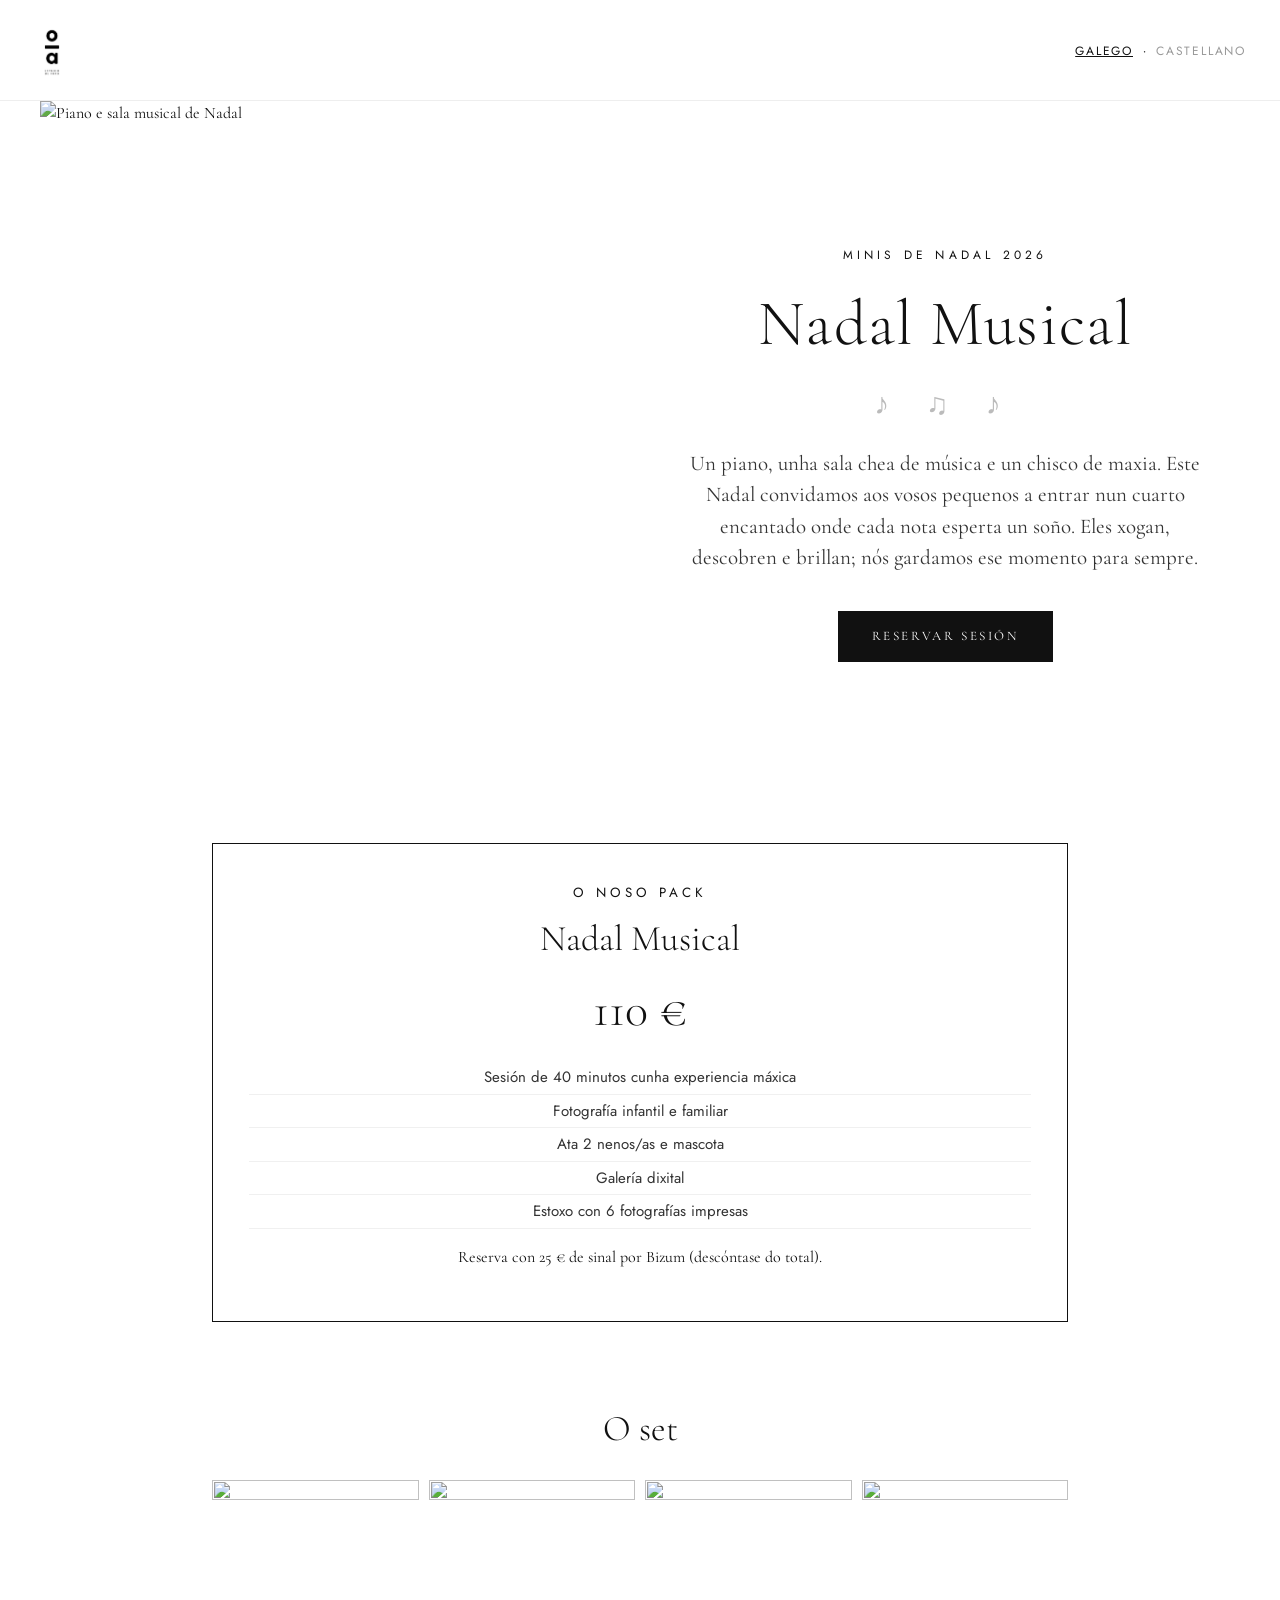
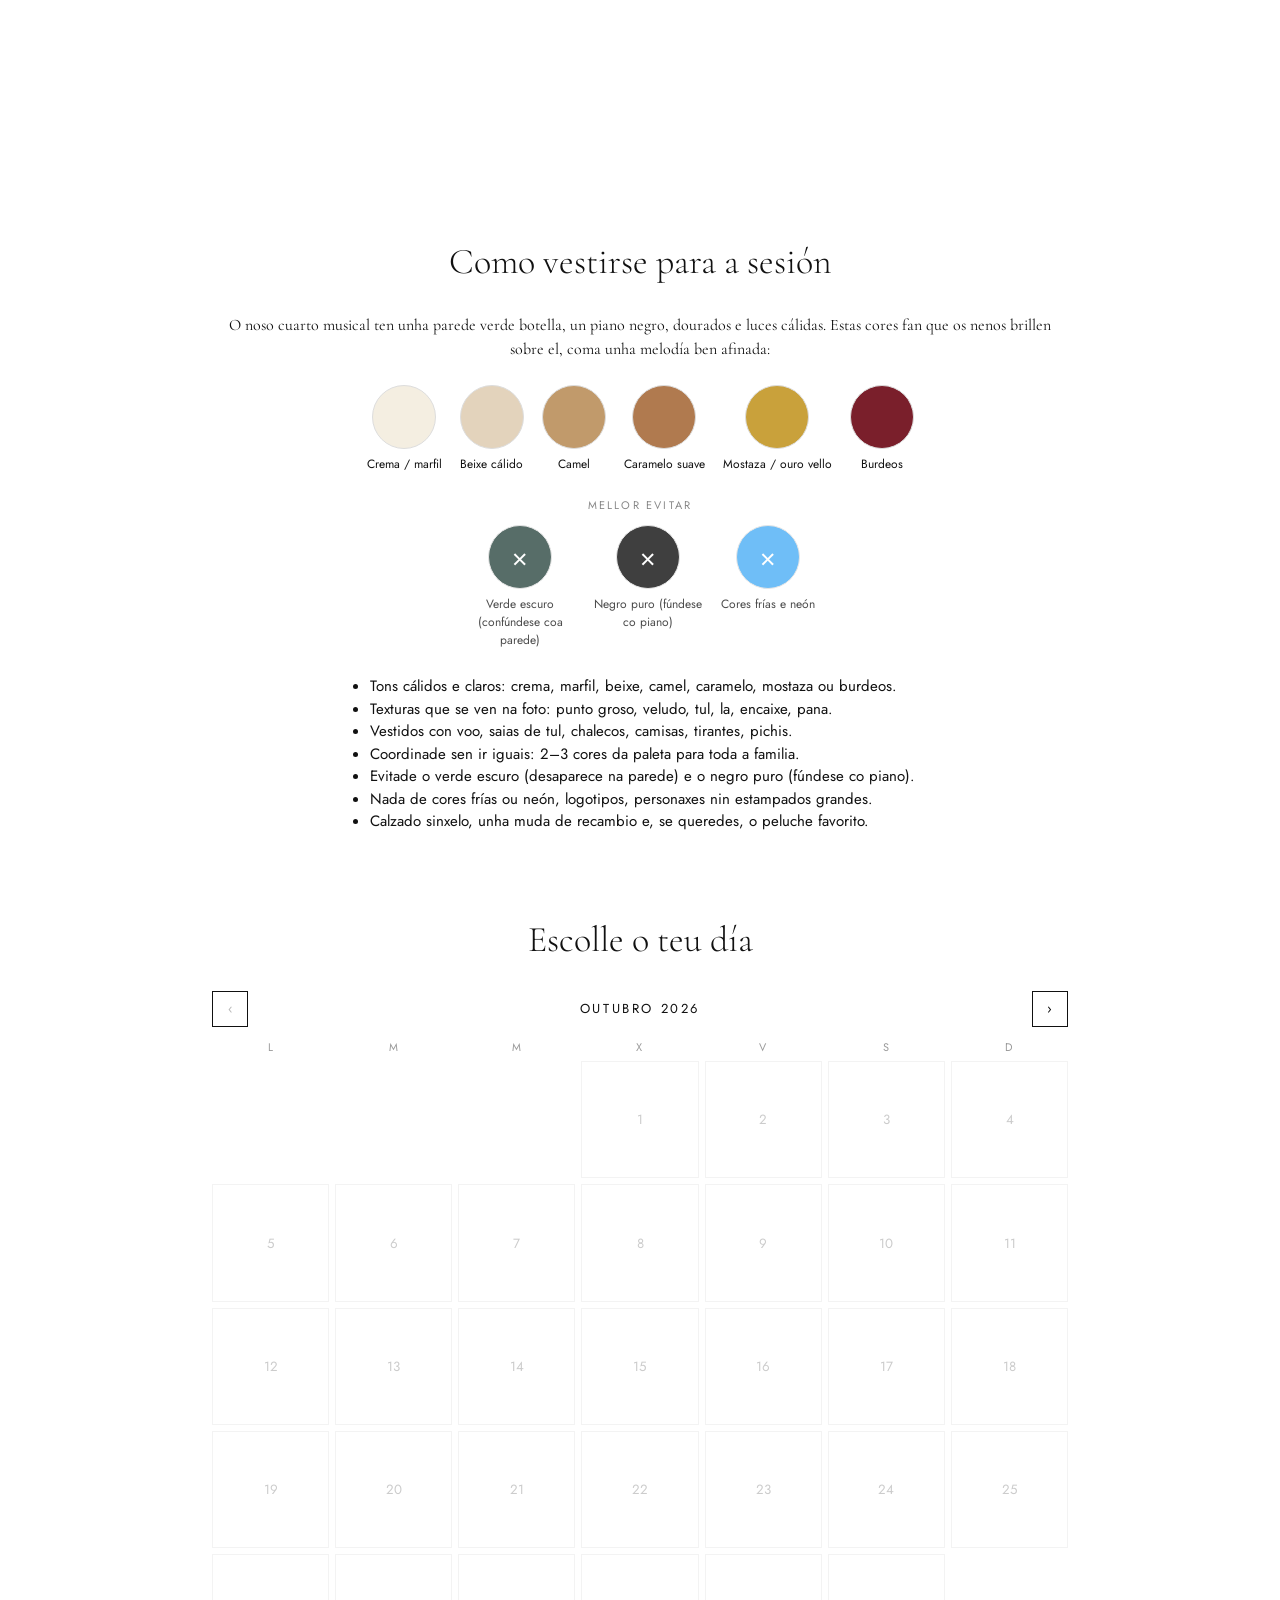
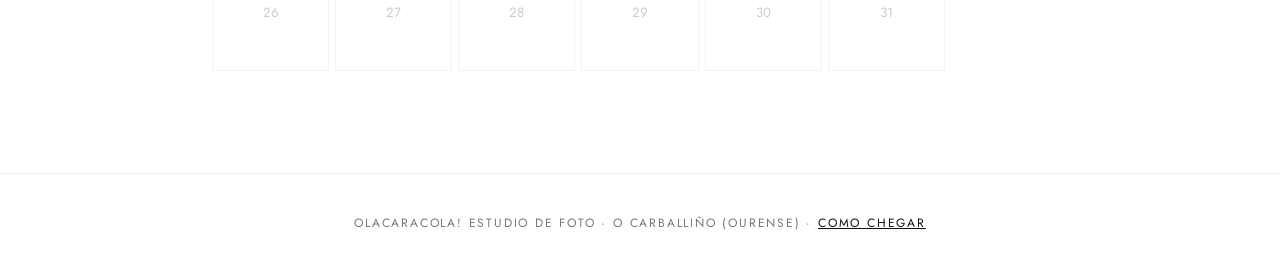
==== index.html @ 775e9805 "Add files via upload" ====
<!doctype html><html lang="gl"><head><meta charset="utf-8"><meta name="viewport" content="width=device-width,initial-scale=1">
<title>Nadal Musical · Olacaracola! Estudio de Foto</title>
<link href="https://fonts.googleapis.com/css2?family=Cormorant+Garamond:wght@300;400&family=Jost:wght@300;400&display=swap" rel="stylesheet">
<link rel="stylesheet" href="style.css"><script src="config.js"></script><script src="common.js"></script></head><body>
<header><img src="logo.jpg" alt="Olacaracola! Estudio de Foto"><div class="lang"><button data-l="gl" class="on">GALEGO</button> · <button data-l="es">CASTELLANO</button></div></header>
<div class="herowrap"><img class="heroimg" src="img/set2.jpg" alt="Piano e sala musical de Nadal"><div class="hero"><small data-t="kicker"></small><h1>Nadal Musical</h1><div class="notes">♪ ♫ ♪</div><p data-t="intro"></p><a href="#reservar" class="btn" data-t="cta" style="display:inline-block;text-decoration:none;margin-top:16px"></a></div></div>
<section><div class="pack"><small class="sans" style="letter-spacing:.3em" data-t="packk"></small><h2 style="margin:8px 0">Nadal Musical</h2><div class="price">110 €</div>
<ul id="packlist"></ul><p data-t="depositInfo"></p></div></section>
<section id="galeria"><h2 data-t="galT"></h2><div class="gal"><img src="img/set1.jpg" loading="lazy" alt=""><img src="img/set3.jpg" loading="lazy" alt=""><img src="img/set2.jpg" loading="lazy" alt=""><img src="img/set4.jpg" loading="lazy" alt=""></div></section>
<section id="vestir"><h2 data-t="wearT"></h2><p class="center" data-t="wearIntro"></p><div id="pal" style="display:flex;flex-wrap:wrap;gap:18px;justify-content:center;margin:24px 0"></div><p class="center sans" style="font-size:11px;letter-spacing:.2em;text-transform:uppercase;color:#888" data-t="avoidT"></p><div id="avoid" style="display:flex;flex-wrap:wrap;gap:18px;justify-content:center;margin:12px 0 26px"></div><ul class="sans" id="wearlist" style="max-width:620px;margin:auto;font-size:15px"></ul></section>
<section id="reservar"><h2 data-t="choose"></h2>
<div class="monthnav"><button id="prev">‹</button><span id="mlabel"></span><button id="next">›</button></div><div class="cal" id="cal"></div>
<div class="slots" id="slots"></div></section>
<section id="formsec" class="hidden"><h2 data-t="yourdata"></h2><p class="center sans" id="chosen"></p>
<form id="f">
<div><label data-t="name"></label><input name="name" required></div><div><label data-t="phone"></label><input name="phone" type="tel" required></div>
<div class="full"><label>Email *</label><input name="email" type="email" required></div>
<div><label data-t="kids"></label><select name="children"><option>1</option><option>2</option></select></div><div><label data-t="ages"></label><input name="ages"></div>
<div><label data-t="adults"></label><select name="adults"><option>0</option><option>1</option><option selected>2</option><option>3</option><option>4</option></select></div><div><label data-t="pets"></label><input name="pets"></div>
<div class="full"><label data-t="special"></label><textarea name="special"></textarea></div>
<div class="full"><label data-t="song"></label><input name="song"></div>
<div class="full"><label data-t="notes"></label><textarea name="notes"></textarea></div>
<div class="full center"><p class="err" id="err"></p><button class="btn" data-t="send"></button></div></form></section>
<section id="done" class="hidden"><div class="box"><h2 data-t="thanks"></h2><p data-t="pendingMsg"></p><div class="bizum">BIZUM · 697 765 271 · 25 €</div><p data-t="concept"></p><p class="sans" id="summary"></p></div></section>
<footer>OLACARACOLA! ESTUDIO DE FOTO · O CARBALLIÑO (OURENSE) · <a href="https://share.google/fzx7JsjJySbOzgDYY" target="_blank" data-t="map"></a></footer>
<script>
const T={gl:{kicker:"Minis de Nadal 2026",intro:"Un piano, unha sala chea de música e un chisco de maxia. Este Nadal convidamos aos vosos pequenos a entrar nun cuarto encantado onde cada nota esperta un soño. Eles xogan, descobren e brillan; nós gardamos ese momento para sempre.",cta:"Reservar sesión",packk:"O NOSO PACK",
list:["Sesión de 40 minutos cunha experiencia máxica","Fotografía infantil e familiar","Ata 2 nenos/as e mascota","Galería dixital","Estoxo con 6 fotografías impresas"],depositInfo:"Reserva con 25 € de sinal por Bizum (descóntase do total).",choose:"Escolle o teu día",yourdata:"Os vosos datos",name:"Nome *",phone:"Teléfono *",kids:"Número de nenos/as",ages:"Idades",adults:"Adultos na foto",pets:"Mascotas (cales?)",special:"Cóntanos algo especial dos nenos este ano",song:"Unha canción favorita",notes:"Notas",send:"Reservar",thanks:"Grazas! A vosa reserva está pendente",pendingMsg:"Para confirmala, envía o sinal de 25 € por Bizum. Confirmarémola en canto o recibamos e enviarémosvos un email.",concept:"Concepto: o teu nome + data da sesión",map:"COMO CHEGAR",full:"completo",free:"libres",none:"Non quedan horas libres este día.",days:["L","M","M","X","V","S","D"],months:["Xaneiro","Febreiro","Marzo","Abril","Maio","Xuño","Xullo","Agosto","Setembro","Outubro","Novembro","Decembro"],taken:"Esa hora acaba de ser reservada. Escolle outra.",wearT:"Como vestirse para a sesión",wearIntro:"O noso cuarto musical ten unha parede verde botella, un piano negro, dourados e luces cálidas. Estas cores fan que os nenos brillen sobre el, coma unha melodía ben afinada:",avoidT:"Mellor evitar",galT:"O set",wear:["Tons cálidos e claros: crema, marfil, beixe, camel, caramelo, mostaza ou burdeos.","Texturas que se ven na foto: punto groso, veludo, tul, la, encaixe, pana.","Vestidos con voo, saias de tul, chalecos, camisas, tirantes, pichis.","Coordinade sen ir iguais: 2–3 cores da paleta para toda a familia.","Evitade o verde escuro (desaparece na parede) e o negro puro (fúndese co piano).","Nada de cores frías ou neón, logotipos, personaxes nin estampados grandes.","Calzado sinxelo, unha muda de recambio e, se queredes, o peluche favorito."]},
es:{kicker:"Minis de Navidad 2026",intro:"Un piano, una sala llena de música y una pizca de magia. Esta Navidad invitamos a vuestros peques a entrar en una habitación encantada donde cada nota despierta un sueño. Ellos juegan, descubren y brillan; nosotros guardamos ese momento para siempre.",cta:"Reservar sesión",packk:"NUESTRO PACK",
list:["Sesión de 40 minutos con experiencia mágica","Fotografía infantil y familiar","Hasta 2 niños/as y mascota","Galería digital","Estuche con 6 fotografías impresas"],depositInfo:"Reserva con 25 € de señal por Bizum (se descuenta del total).",choose:"Elige tu día",yourdata:"Vuestros datos",name:"Nombre *",phone:"Teléfono *",kids:"Número de niños/as",ages:"Edades",adults:"Adultos en la foto",pets:"Mascotas (¿cuáles?)",special:"Cuéntanos algo especial de los niños este año",song:"Una canción favorita",notes:"Notas",send:"Reservar",thanks:"¡Gracias! Vuestra reserva está pendiente",pendingMsg:"Para confirmarla, envía la señal de 25 € por Bizum. La confirmaremos en cuanto la recibamos y os enviaremos un email.",concept:"Concepto: tu nombre + fecha de la sesión",map:"CÓMO LLEGAR",full:"completo",free:"libres",none:"No quedan horas libres este día.",days:["L","M","X","J","V","S","D"],months:["Enero","Febrero","Marzo","Abril","Mayo","Junio","Julio","Agosto","Septiembre","Octubre","Noviembre","Diciembre"],taken:"Esa hora acaba de reservarse. Elige otra.",wearT:"Cómo vestirse para la sesión",wearIntro:"Nuestra sala musical tiene una pared verde botella, un piano negro, dorados y luces cálidas. Estos colores hacen que los peques brillen sobre ella, como una melodía bien afinada:",avoidT:"Mejor evitar",galT:"El set",wear:["Tonos cálidos y claros: crema, marfil, beige, camel, caramelo, mostaza o burdeos.","Texturas que se notan en la foto: punto grueso, terciopelo, tul, lana, encaje, pana.","Vestidos con vuelo, faldas de tul, chalecos, camisas, tirantes, peto.","Coordinad sin ir iguales: 2–3 colores de la paleta para toda la familia.","Evitad el verde oscuro (desaparece en la pared) y el negro puro (se funde con el piano).","Nada de colores fríos o neón, logotipos, personajes ni estampados grandes.","Calzado sencillo, una muda de recambio y, si queréis, el peluche favorito."]}};
let L=localStorage.lang||'gl',DATA={},view=new Date(2026,9,1),selDay=null,selTime=null;
const $=s=>document.querySelector(s);
function tr(){document.documentElement.lang=L;document.querySelectorAll('[data-t]').forEach(e=>e.textContent=T[L][e.dataset.t]);$('#wearlist').innerHTML=T[L].wear.map(x=>`<li>${x}</li>`).join('');const sw=(c,x)=>`<div class="sans" style="text-align:center;font-size:12px;max-width:110px;${x?'opacity:.75':''}"><div style="width:64px;height:64px;border-radius:50%;background:${c.hex};border:1px solid #ddd;margin:auto 0 6px;margin-left:auto;margin-right:auto;position:relative">${x?'<span style="position:absolute;inset:0;display:flex;align-items:center;justify-content:center;color:#fff;font-size:26px">×</span>':''}</div>${c[L]}</div>`;$('#pal').innerHTML=(window.PALETTE||[]).map(c=>sw(c)).join('');$('#avoid').innerHTML=(window.AVOID||[]).map(c=>sw(c,1)).join('');$('#packlist').innerHTML=T[L].list.map(x=>`<li>${x}</li>`).join('');document.querySelectorAll('.lang button').forEach(b=>b.classList.toggle('on',b.dataset.l==L));render();if(selTime)chosen();}
document.querySelectorAll('.lang button').forEach(b=>b.onclick=()=>{L=localStorage.lang=b.dataset.l;tr()});
const iso=d=>d.getFullYear()+'-'+String(d.getMonth()+1).padStart(2,'0')+'-'+String(d.getDate()).padStart(2,'0');
function fmt(ds){const d=new Date(ds+'T12:00');return d.toLocaleDateString(L=='gl'?'gl-ES':'es-ES',{weekday:'long',day:'numeric',month:'long'})}
function render(){const y=view.getFullYear(),m=view.getMonth();$('#mlabel').textContent=T[L].months[m]+' '+y;let h=T[L].days.map(d=>`<div class="h">${d}</div>`).join('');
 const off=(new Date(y,m,1).getDay()+6)%7;for(let i=0;i<off;i++)h+='<div></div>';const n=new Date(y,m+1,0).getDate();
 for(let d=1;d<=n;d++){const k=iso(new Date(y,m,d)),s=DATA[k];if(!s){h+=`<button class="day" disabled>${d}</button>`;continue}const f=s.filter(x=>x.available).length;
 h+=`<button class="day ${f?'':'full'} ${k==selDay?'sel':''}" data-d="${k}" ${f?'':'disabled'}>${d}<small>${f?f+' '+T[L].free:T[L].full}</small></button>`}
 $('#cal').innerHTML=h;$('#cal').querySelectorAll('[data-d]').forEach(b=>b.onclick=()=>{selDay=b.dataset.d;selTime=null;render();$('#formsec').classList.add('hidden')});
 $('#prev').disabled=y==2026&&m<=9;$('#next').disabled=y==2027&&m>=0;
 const sl=selDay?DATA[selDay]:null;$('#slots').innerHTML=sl?sl.map(x=>`<button class="slot ${x.time==selTime?'sel':''}" data-t2="${x.time}" ${x.available?'':'disabled'}>${x.time}</button>`).join(''):'';
 $('#slots').querySelectorAll('[data-t2]').forEach(b=>b.onclick=()=>{selTime=b.dataset.t2;render();chosen();$('#formsec').classList.remove('hidden');$('#formsec').scrollIntoView({behavior:'smooth'})});}
function chosen(){$('#chosen').textContent=fmt(selDay)+' · '+selTime+' h · Nadal Musical · 110 €'}
$('#prev').onclick=()=>{view.setMonth(view.getMonth()-1);render()};$('#next').onclick=()=>{view.setMonth(view.getMonth()+1);render()};
$('#f').onsubmit=async e=>{e.preventDefault();const b=Object.fromEntries(new FormData(e.target));Object.assign(b,{action:'book',date:selDay,time:selTime,lang:L});
 const r=await API.post(b);if(!r.ok){$('#err').textContent=r.error=='taken'?T[L].taken:r.error;await load();return}
 $('#formsec').classList.add('hidden');$('#reservar').classList.add('hidden');$('#done').classList.remove('hidden');$('#summary').textContent=fmt(selDay)+' · '+selTime+' h · '+b.name;$('#done').scrollIntoView();};
async function load(){DATA=(await API.get({action:'slots'})).days;render()}
tr();load();
</script></body></html>
---- style.css ----
*{box-sizing:border-box}body{margin:0;font-family:"Cormorant Garamond",Georgia,serif;color:#111;background:#fff;line-height:1.5}
.sans,button,input,select,textarea,label,.slot,.cal{font-family:"Jost",Helvetica,Arial,sans-serif}
header{display:flex;justify-content:space-between;align-items:center;padding:18px 28px;border-bottom:1px solid #eee}
header img{height:64px}.lang button{background:none;border:0;letter-spacing:.15em;font-size:12px;cursor:pointer;color:#999}.lang button.on{color:#111;text-decoration:underline}
.hero{text-align:center;padding:70px 20px 50px;max-width:760px;margin:auto}
.hero small{letter-spacing:.35em;font-size:12px;text-transform:uppercase;font-family:Jost,sans-serif}
.hero h1{font-size:64px;font-weight:300;margin:10px 0;letter-spacing:.02em}.hero p{font-size:21px;color:#333}
.notes{font-size:30px;letter-spacing:.5em;color:#bbb}
section{max-width:900px;margin:0 auto;padding:40px 22px}h2{font-weight:300;font-size:36px;text-align:center;margin:0 0 24px}
.pack{border:1px solid #111;padding:36px;text-align:center}.pack .price{font-size:48px;font-weight:300}.pack ul{list-style:none;padding:0;font-family:Jost,sans-serif;font-size:15px;color:#333}.pack li{padding:5px 0;border-bottom:1px solid #f0f0f0}
.cal{display:grid;grid-template-columns:repeat(7,1fr);gap:6px;font-size:13px}.cal .h{text-align:center;color:#999;font-size:11px;letter-spacing:.1em}
.day{aspect-ratio:1;border:1px solid #ddd;background:#fff;cursor:pointer;display:flex;flex-direction:column;align-items:center;justify-content:center}.day small{font-size:10px;color:#888}
.day.full,.day:disabled{color:#ccc;cursor:default;border-color:#f3f3f3}.day.sel{background:#111;color:#fff}.day.sel small{color:#ccc}
.monthnav{display:flex;justify-content:space-between;align-items:center;margin-bottom:12px;font-family:Jost,sans-serif;text-transform:uppercase;letter-spacing:.2em;font-size:13px}
.monthnav button{background:none;border:1px solid #111;width:36px;height:36px;cursor:pointer}
.slots{display:flex;flex-wrap:wrap;gap:10px;justify-content:center;margin-top:22px}.slot{padding:12px 20px;border:1px solid #111;background:#fff;cursor:pointer;font-size:15px}.slot.sel{background:#111;color:#fff}.slot:disabled{border-color:#ddd;color:#ccc;text-decoration:line-through;cursor:default}
form{display:grid;grid-template-columns:1fr 1fr;gap:16px}form .full{grid-column:1/-1}label{font-size:11px;letter-spacing:.15em;text-transform:uppercase;color:#555;display:block;margin-bottom:4px}
input,select,textarea{width:100%;padding:11px;border:0;border-bottom:1px solid #111;font-size:15px;background:#fafafa}textarea{min-height:70px}
.btn{background:#111;color:#fff;border:0;padding:16px 34px;letter-spacing:.2em;text-transform:uppercase;font-size:13px;cursor:pointer}.btn.ghost{background:#fff;color:#111;border:1px solid #111}
.center{text-align:center}.box{border:1px solid #111;padding:30px;text-align:center;font-size:19px}.bizum{font-family:Jost,sans-serif;font-size:26px;letter-spacing:.1em;margin:10px 0}
footer{text-align:center;padding:40px;font-family:Jost,sans-serif;font-size:12px;letter-spacing:.15em;color:#777;border-top:1px solid #eee;margin-top:40px}footer a{color:#111}
.hidden{display:none}.err{color:#b00;font-family:Jost,sans-serif;font-size:14px}
table{width:100%;border-collapse:collapse;font-family:Jost,sans-serif;font-size:13px}td,th{border-bottom:1px solid #eee;padding:8px;text-align:left;vertical-align:top}
.tag{padding:2px 8px;border:1px solid #111;font-size:11px;text-transform:uppercase}.tag.pending{border-style:dashed}.tag.confirmed{background:#111;color:#fff}.tag.cancelled{color:#aaa;border-color:#aaa}
@media(max-width:640px){.hero h1{font-size:42px}form{grid-template-columns:1fr}}

.herowrap{display:grid;grid-template-columns:1fr 1fr;align-items:center;max-width:1200px;margin:0 auto;gap:20px}
.heroimg{width:100%;height:78vh;object-fit:cover;filter:grayscale(15%)}
.herowrap .hero{padding:40px 30px}
.gal{display:grid;grid-template-columns:repeat(4,1fr);gap:10px}.gal img{width:100%;aspect-ratio:3/4;object-fit:cover;display:block}
@media(max-width:800px){.herowrap{grid-template-columns:1fr}.heroimg{height:55vh}.gal{grid-template-columns:1fr 1fr}}
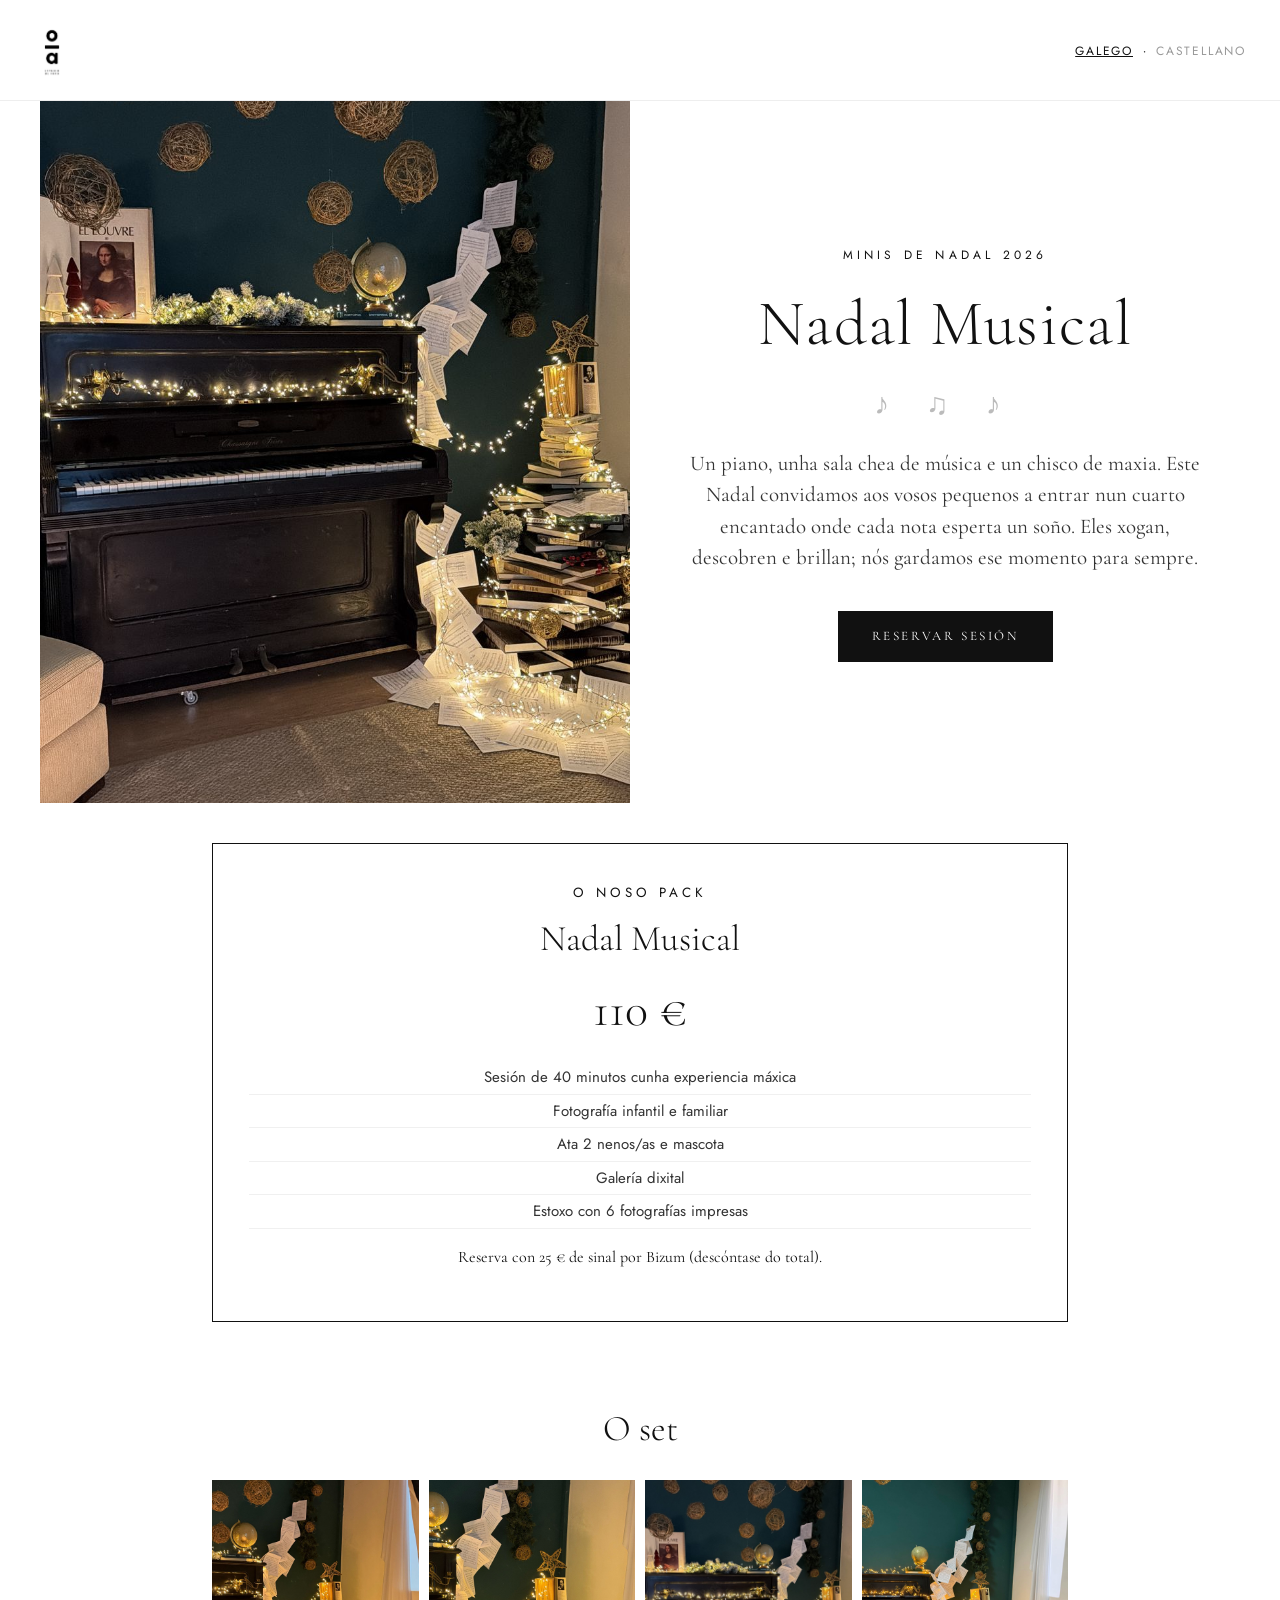
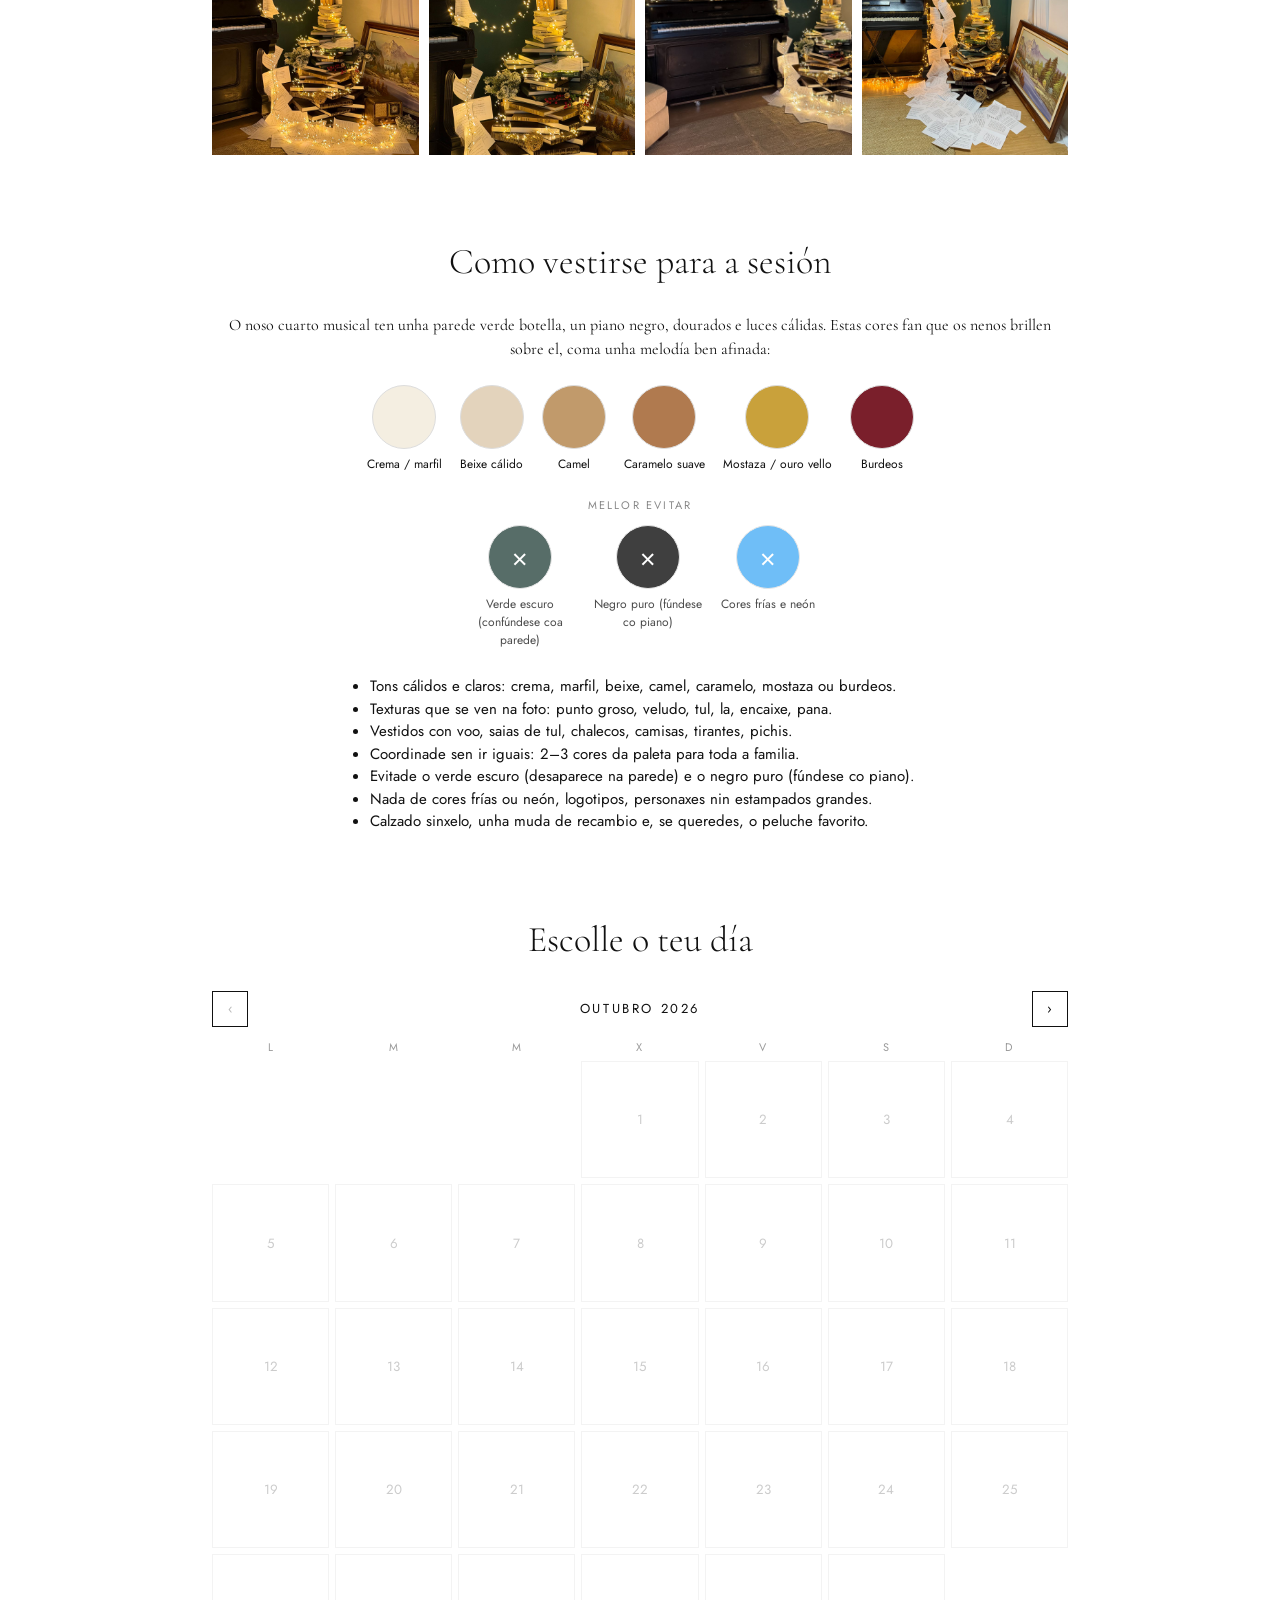
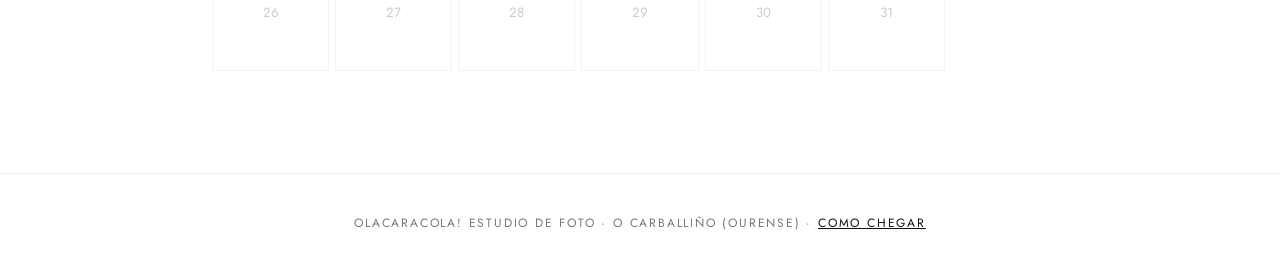
==== commit 5c4efd2c: "WhatsApp, idades obrigatorias e textos novos" ====
--- a/index.html
+++ b/index.html
@@ -14,26 +14,28 @@
 <section id="formsec" class="hidden"><h2 data-t="yourdata"></h2><p class="center sans" id="chosen"></p>
 <form id="f">
 <div><label data-t="name"></label><input name="name" required></div><div><label data-t="phone"></label><input name="phone" type="tel" required></div>
+<div class="full"><label data-t="wa"></label><input name="whatsapp" type="tel" required><label class="chk"><input type="checkbox" id="samewa"> <span data-t="same"></span></label></div>
 <div class="full"><label>Email *</label><input name="email" type="email" required></div>
-<div><label data-t="kids"></label><select name="children"><option>1</option><option>2</option></select></div><div><label data-t="ages"></label><input name="ages"></div>
+<div><label data-t="kids"></label><select name="children"><option>1</option><option>2</option></select></div><div><label data-t="ages"></label><input name="ages" required data-tp="agesPh"></div>
 <div><label data-t="adults"></label><select name="adults"><option>0</option><option>1</option><option selected>2</option><option>3</option><option>4</option></select></div><div><label data-t="pets"></label><input name="pets"></div>
 <div class="full"><label data-t="special"></label><textarea name="special"></textarea></div>
 <div class="full"><label data-t="song"></label><input name="song"></div>
 <div class="full"><label data-t="notes"></label><textarea name="notes"></textarea></div>
 <div class="full center"><p class="err" id="err"></p><button class="btn" data-t="send"></button></div></form></section>
-<section id="done" class="hidden"><div class="box"><h2 data-t="thanks"></h2><p data-t="pendingMsg"></p><div class="bizum">BIZUM · 697 765 271 · 25 €</div><p data-t="concept"></p><p class="sans" id="summary"></p></div></section>
+<section id="done" class="hidden"><div class="box"><h2 data-t="thanks"></h2><p data-t="pendingMsg"></p><div class="bizum">BIZUM · 697 765 271 · 25 €</div><p data-t="concept"></p><p class="sans" id="summary"></p><p class="sans" style="font-size:14px"><a href="#vestir" data-t="wearLink" style="color:#111"></a></p></div></section>
 <footer>OLACARACOLA! ESTUDIO DE FOTO · O CARBALLIÑO (OURENSE) · <a href="https://share.google/fzx7JsjJySbOzgDYY" target="_blank" data-t="map"></a></footer>
 <script>
 const T={gl:{kicker:"Minis de Nadal 2026",intro:"Un piano, unha sala chea de música e un chisco de maxia. Este Nadal convidamos aos vosos pequenos a entrar nun cuarto encantado onde cada nota esperta un soño. Eles xogan, descobren e brillan; nós gardamos ese momento para sempre.",cta:"Reservar sesión",packk:"O NOSO PACK",
-list:["Sesión de 40 minutos cunha experiencia máxica","Fotografía infantil e familiar","Ata 2 nenos/as e mascota","Galería dixital","Estoxo con 6 fotografías impresas"],depositInfo:"Reserva con 25 € de sinal por Bizum (descóntase do total).",choose:"Escolle o teu día",yourdata:"Os vosos datos",name:"Nome *",phone:"Teléfono *",kids:"Número de nenos/as",ages:"Idades",adults:"Adultos na foto",pets:"Mascotas (cales?)",special:"Cóntanos algo especial dos nenos este ano",song:"Unha canción favorita",notes:"Notas",send:"Reservar",thanks:"Grazas! A vosa reserva está pendente",pendingMsg:"Para confirmala, envía o sinal de 25 € por Bizum. Confirmarémola en canto o recibamos e enviarémosvos un email.",concept:"Concepto: o teu nome + data da sesión",map:"COMO CHEGAR",full:"completo",free:"libres",none:"Non quedan horas libres este día.",days:["L","M","M","X","V","S","D"],months:["Xaneiro","Febreiro","Marzo","Abril","Maio","Xuño","Xullo","Agosto","Setembro","Outubro","Novembro","Decembro"],taken:"Esa hora acaba de ser reservada. Escolle outra.",wearT:"Como vestirse para a sesión",wearIntro:"O noso cuarto musical ten unha parede verde botella, un piano negro, dourados e luces cálidas. Estas cores fan que os nenos brillen sobre el, coma unha melodía ben afinada:",avoidT:"Mellor evitar",galT:"O set",wear:["Tons cálidos e claros: crema, marfil, beixe, camel, caramelo, mostaza ou burdeos.","Texturas que se ven na foto: punto groso, veludo, tul, la, encaixe, pana.","Vestidos con voo, saias de tul, chalecos, camisas, tirantes, pichis.","Coordinade sen ir iguais: 2–3 cores da paleta para toda a familia.","Evitade o verde escuro (desaparece na parede) e o negro puro (fúndese co piano).","Nada de cores frías ou neón, logotipos, personaxes nin estampados grandes.","Calzado sinxelo, unha muda de recambio e, se queredes, o peluche favorito."]},
+list:["Sesión de 40 minutos cunha experiencia máxica","Fotografía infantil e familiar","Ata 2 nenos/as e mascota","Galería dixital","Estoxo con 6 fotografías impresas"],depositInfo:"Reserva con 25 € de sinal por Bizum (descóntase do total).",choose:"Escolle o teu día",yourdata:"Os vosos datos",name:"Nome *",phone:"Teléfono *",kids:"Número de nenos/as",ages:"Idade dos nenos *",agesPh:"p. ex. 3 e 6 anos",wearLink:"👗 Mirade a guía de que poñer",wa:"WhatsApp *",same:"Mesmo número que o teléfono",adults:"Adultos na foto",pets:"Mascotas (cales?)",special:"Cóntanos algo especial dos nenos este ano",song:"Unha canción favorita",notes:"Notas",send:"Reservar",thanks:"Que ganas de vervos no estudio! 🎹✨",pendingMsg:"Xa temos apuntada a vosa sesión. Para confirmala só falta un pasiño: envía o sinal de 25 € por Bizum (descóntase dos 110 €). Mandámosvos todo por email e WhatsApp, e en canto chegue o Bizum confirmámosvola. Vémonos moi pronto! Unha aperta, Chus",concept:"Concepto: o teu nome + data da sesión",map:"COMO CHEGAR",full:"completo",free:"libres",none:"Non quedan horas libres este día.",days:["L","M","M","X","V","S","D"],months:["Xaneiro","Febreiro","Marzo","Abril","Maio","Xuño","Xullo","Agosto","Setembro","Outubro","Novembro","Decembro"],taken:"Esa hora acaba de ser reservada. Escolle outra.",wearT:"Como vestirse para a sesión",wearIntro:"O noso cuarto musical ten unha parede verde botella, un piano negro, dourados e luces cálidas. Estas cores fan que os nenos brillen sobre el, coma unha melodía ben afinada:",avoidT:"Mellor evitar",galT:"O set",wear:["Tons cálidos e claros: crema, marfil, beixe, camel, caramelo, mostaza ou burdeos.","Texturas que se ven na foto: punto groso, veludo, tul, la, encaixe, pana.","Vestidos con voo, saias de tul, chalecos, camisas, tirantes, pichis.","Coordinade sen ir iguais: 2–3 cores da paleta para toda a familia.","Evitade o verde escuro (desaparece na parede) e o negro puro (fúndese co piano).","Nada de cores frías ou neón, logotipos, personaxes nin estampados grandes.","Calzado sinxelo, unha muda de recambio e, se queredes, o peluche favorito."]},
 es:{kicker:"Minis de Navidad 2026",intro:"Un piano, una sala llena de música y una pizca de magia. Esta Navidad invitamos a vuestros peques a entrar en una habitación encantada donde cada nota despierta un sueño. Ellos juegan, descubren y brillan; nosotros guardamos ese momento para siempre.",cta:"Reservar sesión",packk:"NUESTRO PACK",
-list:["Sesión de 40 minutos con experiencia mágica","Fotografía infantil y familiar","Hasta 2 niños/as y mascota","Galería digital","Estuche con 6 fotografías impresas"],depositInfo:"Reserva con 25 € de señal por Bizum (se descuenta del total).",choose:"Elige tu día",yourdata:"Vuestros datos",name:"Nombre *",phone:"Teléfono *",kids:"Número de niños/as",ages:"Edades",adults:"Adultos en la foto",pets:"Mascotas (¿cuáles?)",special:"Cuéntanos algo especial de los niños este año",song:"Una canción favorita",notes:"Notas",send:"Reservar",thanks:"¡Gracias! Vuestra reserva está pendiente",pendingMsg:"Para confirmarla, envía la señal de 25 € por Bizum. La confirmaremos en cuanto la recibamos y os enviaremos un email.",concept:"Concepto: tu nombre + fecha de la sesión",map:"CÓMO LLEGAR",full:"completo",free:"libres",none:"No quedan horas libres este día.",days:["L","M","X","J","V","S","D"],months:["Enero","Febrero","Marzo","Abril","Mayo","Junio","Julio","Agosto","Septiembre","Octubre","Noviembre","Diciembre"],taken:"Esa hora acaba de reservarse. Elige otra.",wearT:"Cómo vestirse para la sesión",wearIntro:"Nuestra sala musical tiene una pared verde botella, un piano negro, dorados y luces cálidas. Estos colores hacen que los peques brillen sobre ella, como una melodía bien afinada:",avoidT:"Mejor evitar",galT:"El set",wear:["Tonos cálidos y claros: crema, marfil, beige, camel, caramelo, mostaza o burdeos.","Texturas que se notan en la foto: punto grueso, terciopelo, tul, lana, encaje, pana.","Vestidos con vuelo, faldas de tul, chalecos, camisas, tirantes, peto.","Coordinad sin ir iguales: 2–3 colores de la paleta para toda la familia.","Evitad el verde oscuro (desaparece en la pared) y el negro puro (se funde con el piano).","Nada de colores fríos o neón, logotipos, personajes ni estampados grandes.","Calzado sencillo, una muda de recambio y, si queréis, el peluche favorito."]}};
+list:["Sesión de 40 minutos con experiencia mágica","Fotografía infantil y familiar","Hasta 2 niños/as y mascota","Galería digital","Estuche con 6 fotografías impresas"],depositInfo:"Reserva con 25 € de señal por Bizum (se descuenta del total).",choose:"Elige tu día",yourdata:"Vuestros datos",name:"Nombre *",phone:"Teléfono *",kids:"Número de niños/as",ages:"Edad de los niños *",agesPh:"p. ej. 3 y 6 años",wearLink:"👗 Mirad la guía de qué ponerse",wa:"WhatsApp *",same:"Mismo número que el teléfono",adults:"Adultos en la foto",pets:"Mascotas (¿cuáles?)",special:"Cuéntanos algo especial de los niños este año",song:"Una canción favorita",notes:"Notas",send:"Reservar",thanks:"¡Qué ganas de veros en el estudio! 🎹✨",pendingMsg:"Ya tenemos apuntada vuestra sesión. Para confirmarla solo falta un pasito: envía la señal de 25 € por Bizum (se descuenta de los 110 €). Os mandamos todo por email y WhatsApp, y en cuanto llegue el Bizum os la confirmamos. ¡Nos vemos pronto! Un abrazo, Chus",concept:"Concepto: tu nombre + fecha de la sesión",map:"CÓMO LLEGAR",full:"completo",free:"libres",none:"No quedan horas libres este día.",days:["L","M","X","J","V","S","D"],months:["Enero","Febrero","Marzo","Abril","Mayo","Junio","Julio","Agosto","Septiembre","Octubre","Noviembre","Diciembre"],taken:"Esa hora acaba de reservarse. Elige otra.",wearT:"Cómo vestirse para la sesión",wearIntro:"Nuestra sala musical tiene una pared verde botella, un piano negro, dorados y luces cálidas. Estos colores hacen que los peques brillen sobre ella, como una melodía bien afinada:",avoidT:"Mejor evitar",galT:"El set",wear:["Tonos cálidos y claros: crema, marfil, beige, camel, caramelo, mostaza o burdeos.","Texturas que se notan en la foto: punto grueso, terciopelo, tul, lana, encaje, pana.","Vestidos con vuelo, faldas de tul, chalecos, camisas, tirantes, peto.","Coordinad sin ir iguales: 2–3 colores de la paleta para toda la familia.","Evitad el verde oscuro (desaparece en la pared) y el negro puro (se funde con el piano).","Nada de colores fríos o neón, logotipos, personajes ni estampados grandes.","Calzado sencillo, una muda de recambio y, si queréis, el peluche favorito."]}};
 let L=localStorage.lang||'gl',DATA={},view=new Date(2026,9,1),selDay=null,selTime=null;
 const $=s=>document.querySelector(s);
-function tr(){document.documentElement.lang=L;document.querySelectorAll('[data-t]').forEach(e=>e.textContent=T[L][e.dataset.t]);$('#wearlist').innerHTML=T[L].wear.map(x=>`<li>${x}</li>`).join('');const sw=(c,x)=>`<div class="sans" style="text-align:center;font-size:12px;max-width:110px;${x?'opacity:.75':''}"><div style="width:64px;height:64px;border-radius:50%;background:${c.hex};border:1px solid #ddd;margin:auto 0 6px;margin-left:auto;margin-right:auto;position:relative">${x?'<span style="position:absolute;inset:0;display:flex;align-items:center;justify-content:center;color:#fff;font-size:26px">×</span>':''}</div>${c[L]}</div>`;$('#pal').innerHTML=(window.PALETTE||[]).map(c=>sw(c)).join('');$('#avoid').innerHTML=(window.AVOID||[]).map(c=>sw(c,1)).join('');$('#packlist').innerHTML=T[L].list.map(x=>`<li>${x}</li>`).join('');document.querySelectorAll('.lang button').forEach(b=>b.classList.toggle('on',b.dataset.l==L));render();if(selTime)chosen();}
+function tr(){document.documentElement.lang=L;document.querySelectorAll('[data-t]').forEach(e=>e.textContent=T[L][e.dataset.t]);document.querySelectorAll('[data-tp]').forEach(e=>e.placeholder=T[L][e.dataset.tp]);$('#wearlist').innerHTML=T[L].wear.map(x=>`<li>${x}</li>`).join('');const sw=(c,x)=>`<div class="sans" style="text-align:center;font-size:12px;max-width:110px;${x?'opacity:.75':''}"><div style="width:64px;height:64px;border-radius:50%;background:${c.hex};border:1px solid #ddd;margin:auto 0 6px;margin-left:auto;margin-right:auto;position:relative">${x?'<span style="position:absolute;inset:0;display:flex;align-items:center;justify-content:center;color:#fff;font-size:26px">×</span>':''}</div>${c[L]}</div>`;$('#pal').innerHTML=(window.PALETTE||[]).map(c=>sw(c)).join('');$('#avoid').innerHTML=(window.AVOID||[]).map(c=>sw(c,1)).join('');$('#packlist').innerHTML=T[L].list.map(x=>`<li>${x}</li>`).join('');document.querySelectorAll('.lang button').forEach(b=>b.classList.toggle('on',b.dataset.l==L));render();if(selTime)chosen();}
 document.querySelectorAll('.lang button').forEach(b=>b.onclick=()=>{L=localStorage.lang=b.dataset.l;tr()});
 const iso=d=>d.getFullYear()+'-'+String(d.getMonth()+1).padStart(2,'0')+'-'+String(d.getDate()).padStart(2,'0');
-function fmt(ds){const d=new Date(ds+'T12:00');return d.toLocaleDateString(L=='gl'?'gl-ES':'es-ES',{weekday:'long',day:'numeric',month:'long'})}
+const WDN={gl:['domingo','luns','martes','mércores','xoves','venres','sábado'],es:['domingo','lunes','martes','miércoles','jueves','viernes','sábado']};
+function fmt(ds){const d=new Date(ds+'T12:00'),w=WDN[L][d.getDay()],m=T[L].months[d.getMonth()].toLowerCase();return w.charAt(0).toUpperCase()+w.slice(1)+', '+d.getDate()+' de '+m}
 function render(){const y=view.getFullYear(),m=view.getMonth();$('#mlabel').textContent=T[L].months[m]+' '+y;let h=T[L].days.map(d=>`<div class="h">${d}</div>`).join('');
  const off=(new Date(y,m,1).getDay()+6)%7;for(let i=0;i<off;i++)h+='<div></div>';const n=new Date(y,m+1,0).getDate();
  for(let d=1;d<=n;d++){const k=iso(new Date(y,m,d)),s=DATA[k];if(!s){h+=`<button class="day" disabled>${d}</button>`;continue}const f=s.filter(x=>x.available).length;
@@ -46,7 +48,8 @@
 $('#prev').onclick=()=>{view.setMonth(view.getMonth()-1);render()};$('#next').onclick=()=>{view.setMonth(view.getMonth()+1);render()};
 $('#f').onsubmit=async e=>{e.preventDefault();const b=Object.fromEntries(new FormData(e.target));Object.assign(b,{action:'book',date:selDay,time:selTime,lang:L});
  const r=await API.post(b);if(!r.ok){$('#err').textContent=r.error=='taken'?T[L].taken:r.error;await load();return}
- $('#formsec').classList.add('hidden');$('#reservar').classList.add('hidden');$('#done').classList.remove('hidden');$('#summary').textContent=fmt(selDay)+' · '+selTime+' h · '+b.name;$('#done').scrollIntoView();};
+ $('#formsec').classList.add('hidden');$('#reservar').classList.add('hidden');$('#done').classList.remove('hidden');$('#summary').textContent=fmt(selDay)+' · '+selTime+' h · '+b.name;$('#done').classList.remove('hidden');$('#done').scrollIntoView();};
 async function load(){DATA=(await API.get({action:'slots'})).days;render()}
+const sw2=$('#samewa'),ph=$('[name=phone]'),wa=$('[name=whatsapp]');sw2.onchange=()=>{wa.readOnly=sw2.checked;if(sw2.checked)wa.value=ph.value};ph.oninput=()=>{if(sw2.checked)wa.value=ph.value};
 tr();load();
 </script></body></html>
--- a/style.css
+++ b/style.css
@@ -29,3 +29,5 @@
 .herowrap .hero{padding:40px 30px}
 .gal{display:grid;grid-template-columns:repeat(4,1fr);gap:10px}.gal img{width:100%;aspect-ratio:3/4;object-fit:cover;display:block}
 @media(max-width:800px){.herowrap{grid-template-columns:1fr}.heroimg{height:55vh}.gal{grid-template-columns:1fr 1fr}}
+
+.chk{display:flex;align-items:center;gap:8px;text-transform:none;letter-spacing:0;font-size:13px;margin-top:8px}.chk input{width:auto}
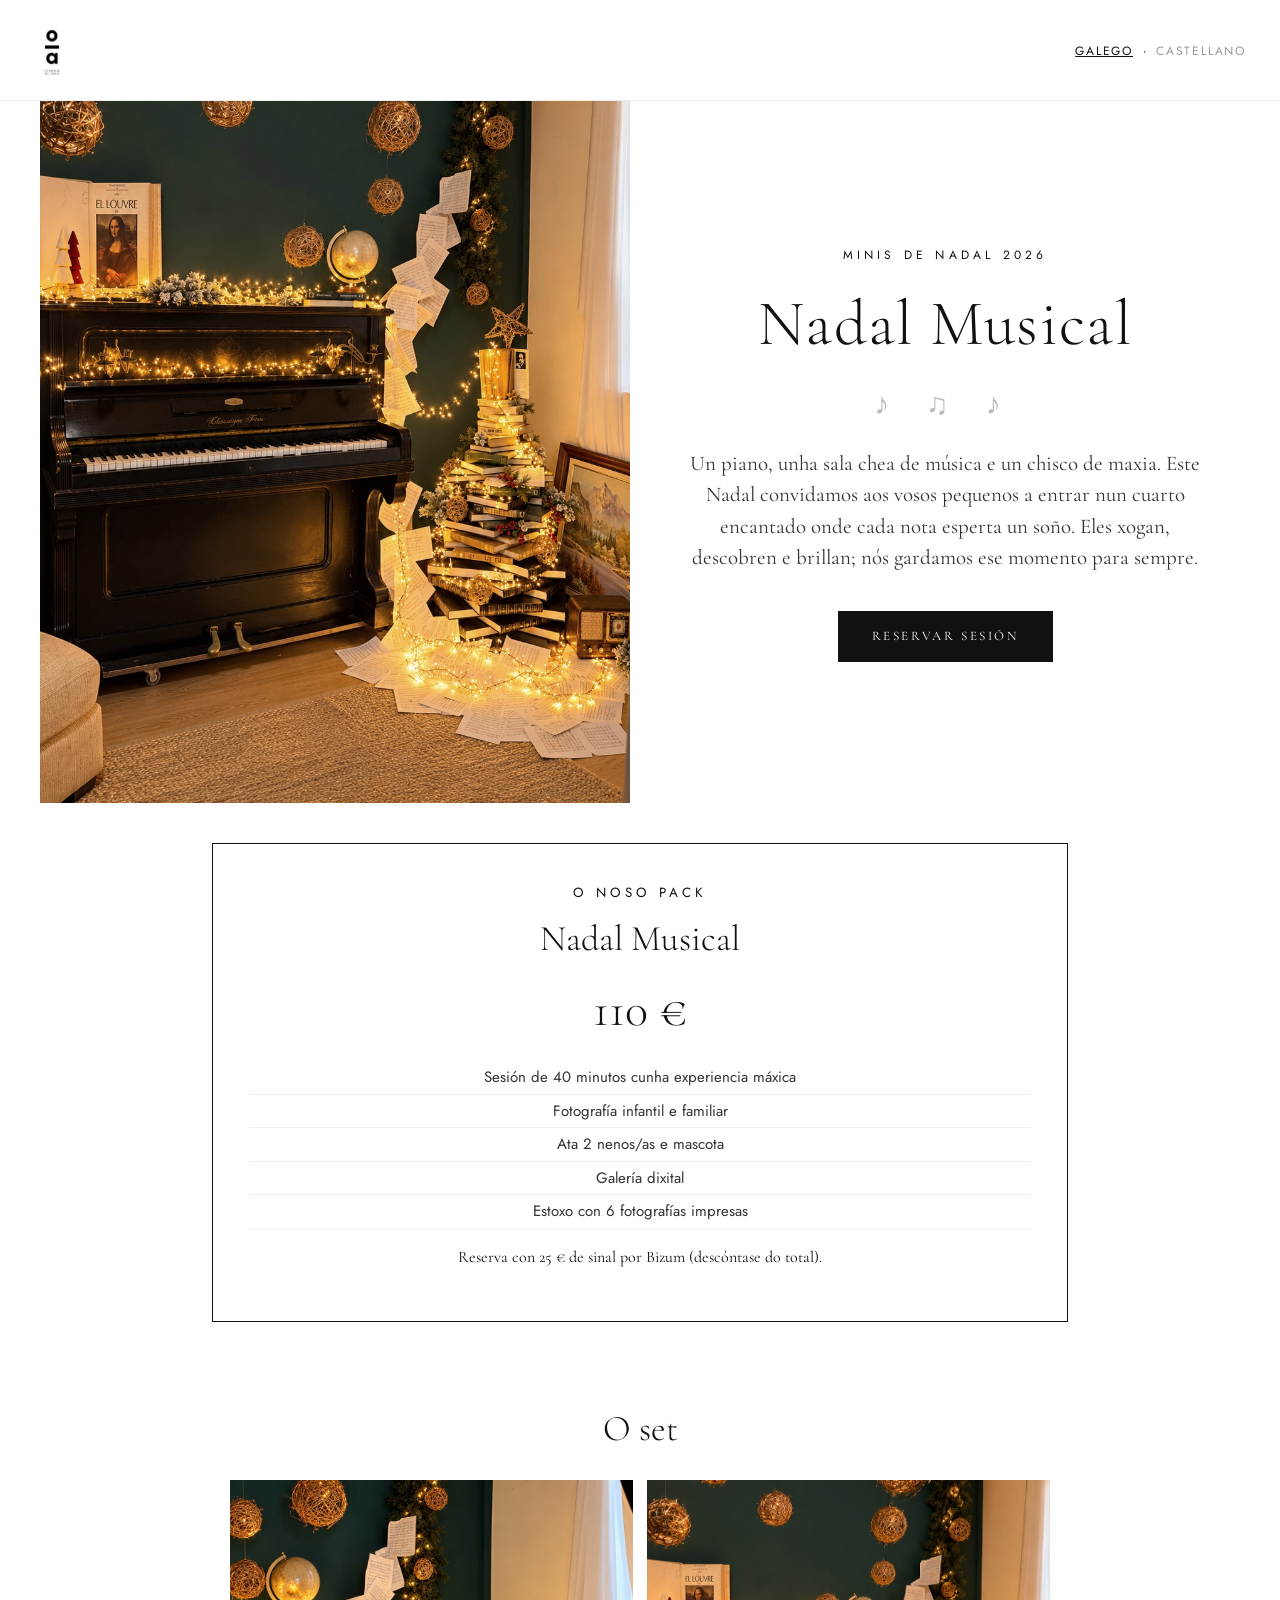
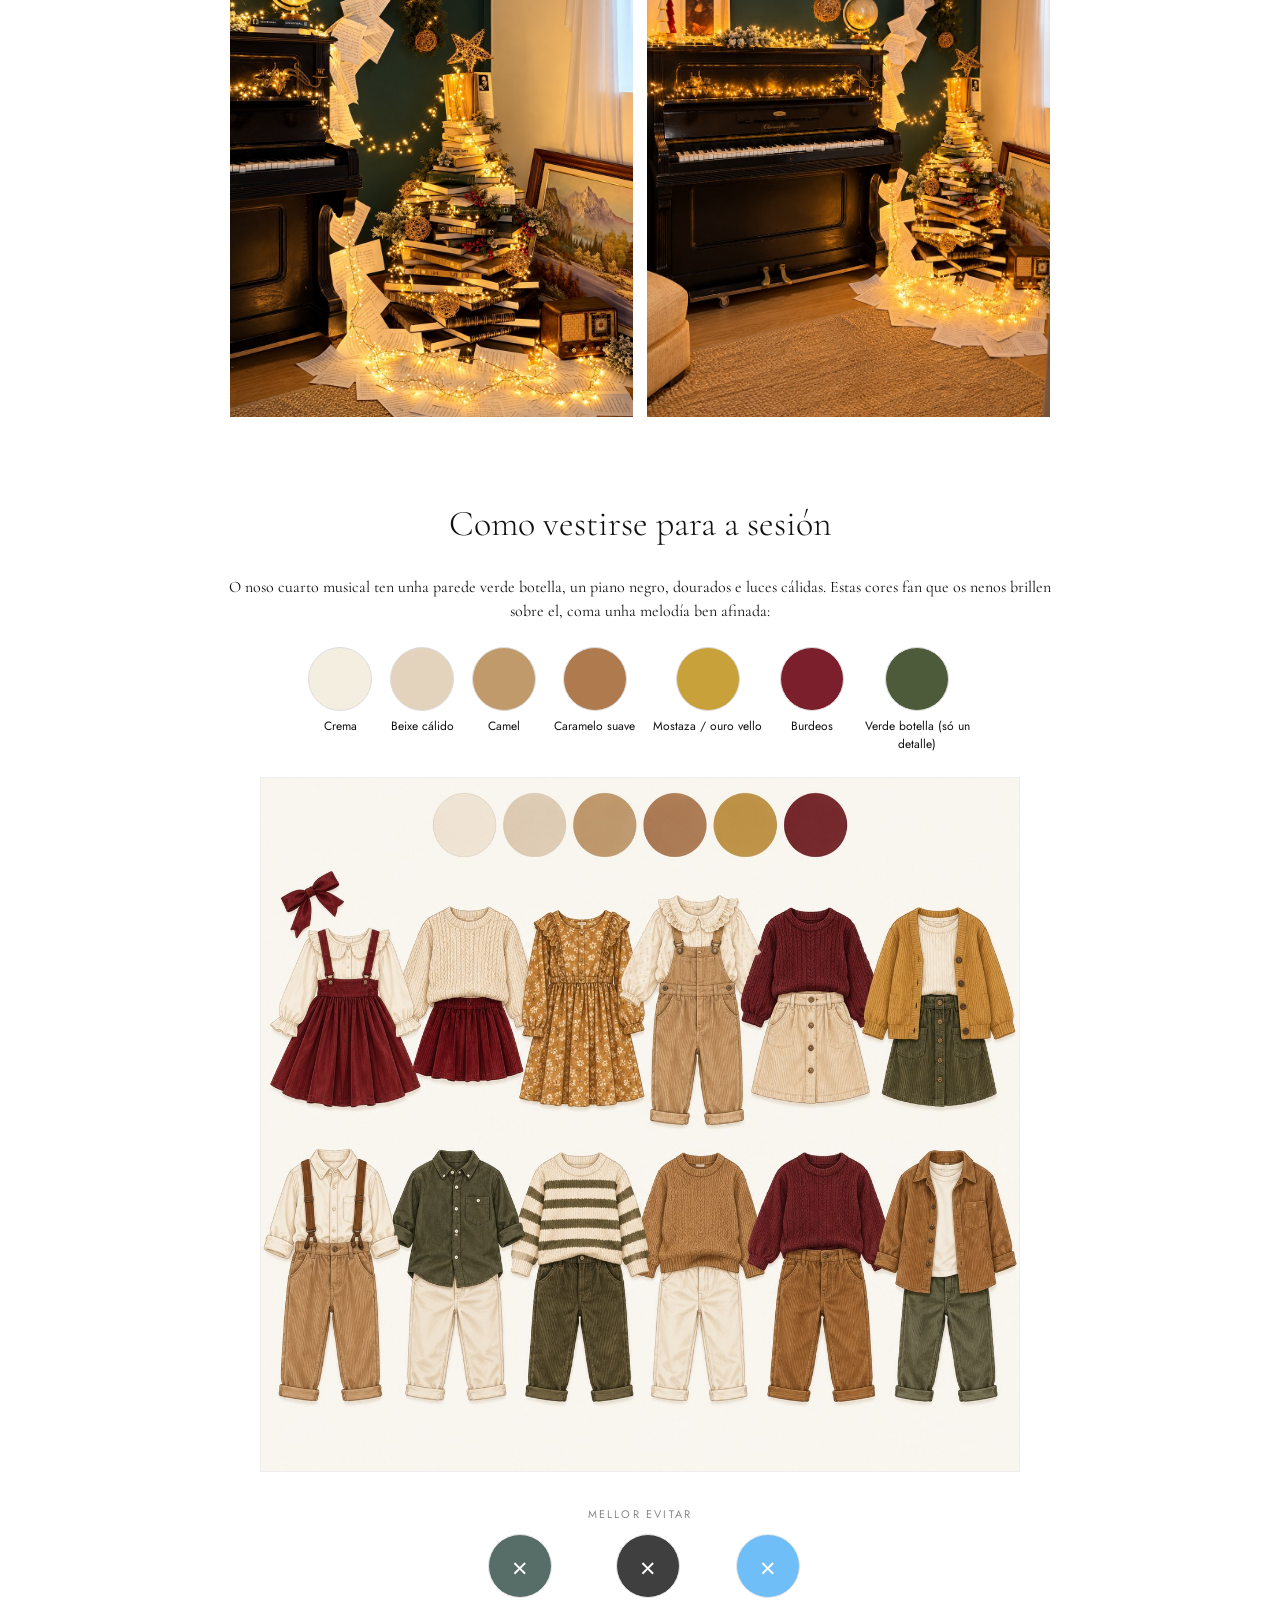
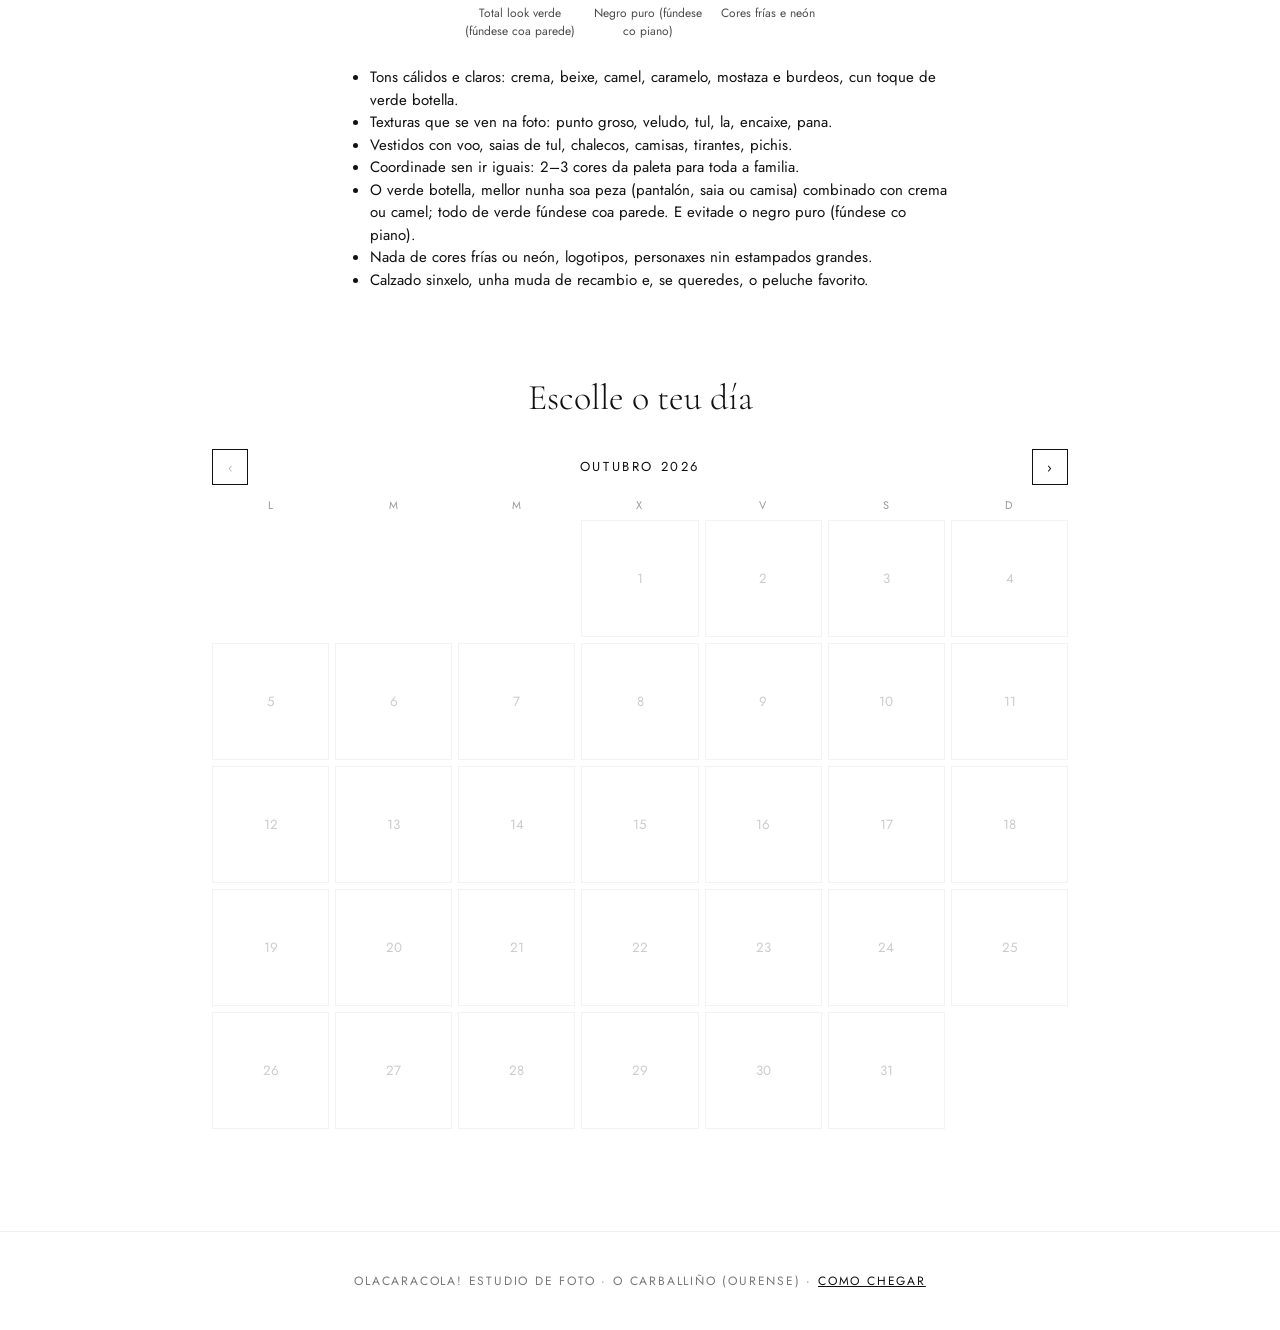
==== commit fde78da9: "Fotos novas e paleta" ====
--- a/index.html
+++ b/index.html
@@ -3,11 +3,11 @@
 <link href="https://fonts.googleapis.com/css2?family=Cormorant+Garamond:wght@300;400&family=Jost:wght@300;400&display=swap" rel="stylesheet">
 <link rel="stylesheet" href="style.css"><script src="config.js"></script><script src="common.js"></script></head><body>
 <header><img src="logo.jpg" alt="Olacaracola! Estudio de Foto"><div class="lang"><button data-l="gl" class="on">GALEGO</button> · <button data-l="es">CASTELLANO</button></div></header>
-<div class="herowrap"><img class="heroimg" src="img/set2.jpg" alt="Piano e sala musical de Nadal"><div class="hero"><small data-t="kicker"></small><h1>Nadal Musical</h1><div class="notes">♪ ♫ ♪</div><p data-t="intro"></p><a href="#reservar" class="btn" data-t="cta" style="display:inline-block;text-decoration:none;margin-top:16px"></a></div></div>
+<div class="herowrap"><img class="heroimg" src="img/set-b.jpg" alt="Piano e sala musical de Nadal"><div class="hero"><small data-t="kicker"></small><h1>Nadal Musical</h1><div class="notes">♪ ♫ ♪</div><p data-t="intro"></p><a href="#reservar" class="btn" data-t="cta" style="display:inline-block;text-decoration:none;margin-top:16px"></a></div></div>
 <section><div class="pack"><small class="sans" style="letter-spacing:.3em" data-t="packk"></small><h2 style="margin:8px 0">Nadal Musical</h2><div class="price">110 €</div>
 <ul id="packlist"></ul><p data-t="depositInfo"></p></div></section>
-<section id="galeria"><h2 data-t="galT"></h2><div class="gal"><img src="img/set1.jpg" loading="lazy" alt=""><img src="img/set3.jpg" loading="lazy" alt=""><img src="img/set2.jpg" loading="lazy" alt=""><img src="img/set4.jpg" loading="lazy" alt=""></div></section>
-<section id="vestir"><h2 data-t="wearT"></h2><p class="center" data-t="wearIntro"></p><div id="pal" style="display:flex;flex-wrap:wrap;gap:18px;justify-content:center;margin:24px 0"></div><p class="center sans" style="font-size:11px;letter-spacing:.2em;text-transform:uppercase;color:#888" data-t="avoidT"></p><div id="avoid" style="display:flex;flex-wrap:wrap;gap:18px;justify-content:center;margin:12px 0 26px"></div><ul class="sans" id="wearlist" style="max-width:620px;margin:auto;font-size:15px"></ul></section>
+<section id="galeria"><h2 data-t="galT"></h2><div class="gal"><img src="img/set-a.jpg" loading="lazy" alt="Árbore de libros e piano"><img src="img/set-b.jpg" loading="lazy" alt="Parede do piano con luces"></div></section>
+<section id="vestir"><h2 data-t="wearT"></h2><p class="center" data-t="wearIntro"></p><div id="pal" style="display:flex;flex-wrap:wrap;gap:18px;justify-content:center;margin:24px 0"></div><img class="mood" src="img/vestir-moodboard.jpg" loading="lazy" alt="Ideas de roupa: crema, beixe, camel, caramelo, mostaza, burdeos e verde botella"><p class="center sans" style="font-size:11px;letter-spacing:.2em;text-transform:uppercase;color:#888" data-t="avoidT"></p><div id="avoid" style="display:flex;flex-wrap:wrap;gap:18px;justify-content:center;margin:12px 0 26px"></div><ul class="sans" id="wearlist" style="max-width:620px;margin:auto;font-size:15px"></ul></section>
 <section id="reservar"><h2 data-t="choose"></h2>
 <div class="monthnav"><button id="prev">‹</button><span id="mlabel"></span><button id="next">›</button></div><div class="cal" id="cal"></div>
 <div class="slots" id="slots"></div></section>
@@ -26,9 +26,9 @@
 <footer>OLACARACOLA! ESTUDIO DE FOTO · O CARBALLIÑO (OURENSE) · <a href="https://share.google/fzx7JsjJySbOzgDYY" target="_blank" data-t="map"></a></footer>
 <script>
 const T={gl:{kicker:"Minis de Nadal 2026",intro:"Un piano, unha sala chea de música e un chisco de maxia. Este Nadal convidamos aos vosos pequenos a entrar nun cuarto encantado onde cada nota esperta un soño. Eles xogan, descobren e brillan; nós gardamos ese momento para sempre.",cta:"Reservar sesión",packk:"O NOSO PACK",
-list:["Sesión de 40 minutos cunha experiencia máxica","Fotografía infantil e familiar","Ata 2 nenos/as e mascota","Galería dixital","Estoxo con 6 fotografías impresas"],depositInfo:"Reserva con 25 € de sinal por Bizum (descóntase do total).",choose:"Escolle o teu día",yourdata:"Os vosos datos",name:"Nome *",phone:"Teléfono *",kids:"Número de nenos/as",ages:"Idade dos nenos *",agesPh:"p. ex. 3 e 6 anos",wearLink:"👗 Mirade a guía de que poñer",wa:"WhatsApp *",same:"Mesmo número que o teléfono",adults:"Adultos na foto",pets:"Mascotas (cales?)",special:"Cóntanos algo especial dos nenos este ano",song:"Unha canción favorita",notes:"Notas",send:"Reservar",thanks:"Que ganas de vervos no estudio! 🎹✨",pendingMsg:"Xa temos apuntada a vosa sesión. Para confirmala só falta un pasiño: envía o sinal de 25 € por Bizum (descóntase dos 110 €). Mandámosvos todo por email e WhatsApp, e en canto chegue o Bizum confirmámosvola. Vémonos moi pronto! Unha aperta, Chus",concept:"Concepto: o teu nome + data da sesión",map:"COMO CHEGAR",full:"completo",free:"libres",none:"Non quedan horas libres este día.",days:["L","M","M","X","V","S","D"],months:["Xaneiro","Febreiro","Marzo","Abril","Maio","Xuño","Xullo","Agosto","Setembro","Outubro","Novembro","Decembro"],taken:"Esa hora acaba de ser reservada. Escolle outra.",wearT:"Como vestirse para a sesión",wearIntro:"O noso cuarto musical ten unha parede verde botella, un piano negro, dourados e luces cálidas. Estas cores fan que os nenos brillen sobre el, coma unha melodía ben afinada:",avoidT:"Mellor evitar",galT:"O set",wear:["Tons cálidos e claros: crema, marfil, beixe, camel, caramelo, mostaza ou burdeos.","Texturas que se ven na foto: punto groso, veludo, tul, la, encaixe, pana.","Vestidos con voo, saias de tul, chalecos, camisas, tirantes, pichis.","Coordinade sen ir iguais: 2–3 cores da paleta para toda a familia.","Evitade o verde escuro (desaparece na parede) e o negro puro (fúndese co piano).","Nada de cores frías ou neón, logotipos, personaxes nin estampados grandes.","Calzado sinxelo, unha muda de recambio e, se queredes, o peluche favorito."]},
+list:["Sesión de 40 minutos cunha experiencia máxica","Fotografía infantil e familiar","Ata 2 nenos/as e mascota","Galería dixital","Estoxo con 6 fotografías impresas"],depositInfo:"Reserva con 25 € de sinal por Bizum (descóntase do total).",choose:"Escolle o teu día",yourdata:"Os vosos datos",name:"Nome *",phone:"Teléfono *",kids:"Número de nenos/as",ages:"Idade dos nenos *",agesPh:"p. ex. 3 e 6 anos",wearLink:"👗 Mirade a guía de que poñer",wa:"WhatsApp *",same:"Mesmo número que o teléfono",adults:"Adultos na foto",pets:"Mascotas (cales?)",special:"Cóntanos algo especial dos nenos este ano",song:"Unha canción favorita",notes:"Notas",send:"Reservar",thanks:"Que ganas de vervos no estudio! 🎹✨",pendingMsg:"Xa temos apuntada a vosa sesión. Para confirmala só falta un pasiño: envía o sinal de 25 € por Bizum (descóntase dos 110 €). Mandámosvos todo por email e WhatsApp, e en canto chegue o Bizum confirmámosvola. Vémonos moi pronto! Unha aperta, Chus",concept:"Concepto: o teu nome + data da sesión",map:"COMO CHEGAR",full:"completo",free:"libres",none:"Non quedan horas libres este día.",days:["L","M","M","X","V","S","D"],months:["Xaneiro","Febreiro","Marzo","Abril","Maio","Xuño","Xullo","Agosto","Setembro","Outubro","Novembro","Decembro"],taken:"Esa hora acaba de ser reservada. Escolle outra.",wearT:"Como vestirse para a sesión",wearIntro:"O noso cuarto musical ten unha parede verde botella, un piano negro, dourados e luces cálidas. Estas cores fan que os nenos brillen sobre el, coma unha melodía ben afinada:",avoidT:"Mellor evitar",galT:"O set",wear:["Tons cálidos e claros: crema, beixe, camel, caramelo, mostaza e burdeos, cun toque de verde botella.","Texturas que se ven na foto: punto groso, veludo, tul, la, encaixe, pana.","Vestidos con voo, saias de tul, chalecos, camisas, tirantes, pichis.","Coordinade sen ir iguais: 2–3 cores da paleta para toda a familia.","O verde botella, mellor nunha soa peza (pantalón, saia ou camisa) combinado con crema ou camel; todo de verde fúndese coa parede. E evitade o negro puro (fúndese co piano).","Nada de cores frías ou neón, logotipos, personaxes nin estampados grandes.","Calzado sinxelo, unha muda de recambio e, se queredes, o peluche favorito."]},
 es:{kicker:"Minis de Navidad 2026",intro:"Un piano, una sala llena de música y una pizca de magia. Esta Navidad invitamos a vuestros peques a entrar en una habitación encantada donde cada nota despierta un sueño. Ellos juegan, descubren y brillan; nosotros guardamos ese momento para siempre.",cta:"Reservar sesión",packk:"NUESTRO PACK",
-list:["Sesión de 40 minutos con experiencia mágica","Fotografía infantil y familiar","Hasta 2 niños/as y mascota","Galería digital","Estuche con 6 fotografías impresas"],depositInfo:"Reserva con 25 € de señal por Bizum (se descuenta del total).",choose:"Elige tu día",yourdata:"Vuestros datos",name:"Nombre *",phone:"Teléfono *",kids:"Número de niños/as",ages:"Edad de los niños *",agesPh:"p. ej. 3 y 6 años",wearLink:"👗 Mirad la guía de qué ponerse",wa:"WhatsApp *",same:"Mismo número que el teléfono",adults:"Adultos en la foto",pets:"Mascotas (¿cuáles?)",special:"Cuéntanos algo especial de los niños este año",song:"Una canción favorita",notes:"Notas",send:"Reservar",thanks:"¡Qué ganas de veros en el estudio! 🎹✨",pendingMsg:"Ya tenemos apuntada vuestra sesión. Para confirmarla solo falta un pasito: envía la señal de 25 € por Bizum (se descuenta de los 110 €). Os mandamos todo por email y WhatsApp, y en cuanto llegue el Bizum os la confirmamos. ¡Nos vemos pronto! Un abrazo, Chus",concept:"Concepto: tu nombre + fecha de la sesión",map:"CÓMO LLEGAR",full:"completo",free:"libres",none:"No quedan horas libres este día.",days:["L","M","X","J","V","S","D"],months:["Enero","Febrero","Marzo","Abril","Mayo","Junio","Julio","Agosto","Septiembre","Octubre","Noviembre","Diciembre"],taken:"Esa hora acaba de reservarse. Elige otra.",wearT:"Cómo vestirse para la sesión",wearIntro:"Nuestra sala musical tiene una pared verde botella, un piano negro, dorados y luces cálidas. Estos colores hacen que los peques brillen sobre ella, como una melodía bien afinada:",avoidT:"Mejor evitar",galT:"El set",wear:["Tonos cálidos y claros: crema, marfil, beige, camel, caramelo, mostaza o burdeos.","Texturas que se notan en la foto: punto grueso, terciopelo, tul, lana, encaje, pana.","Vestidos con vuelo, faldas de tul, chalecos, camisas, tirantes, peto.","Coordinad sin ir iguales: 2–3 colores de la paleta para toda la familia.","Evitad el verde oscuro (desaparece en la pared) y el negro puro (se funde con el piano).","Nada de colores fríos o neón, logotipos, personajes ni estampados grandes.","Calzado sencillo, una muda de recambio y, si queréis, el peluche favorito."]}};
+list:["Sesión de 40 minutos con experiencia mágica","Fotografía infantil y familiar","Hasta 2 niños/as y mascota","Galería digital","Estuche con 6 fotografías impresas"],depositInfo:"Reserva con 25 € de señal por Bizum (se descuenta del total).",choose:"Elige tu día",yourdata:"Vuestros datos",name:"Nombre *",phone:"Teléfono *",kids:"Número de niños/as",ages:"Edad de los niños *",agesPh:"p. ej. 3 y 6 años",wearLink:"👗 Mirad la guía de qué ponerse",wa:"WhatsApp *",same:"Mismo número que el teléfono",adults:"Adultos en la foto",pets:"Mascotas (¿cuáles?)",special:"Cuéntanos algo especial de los niños este año",song:"Una canción favorita",notes:"Notas",send:"Reservar",thanks:"¡Qué ganas de veros en el estudio! 🎹✨",pendingMsg:"Ya tenemos apuntada vuestra sesión. Para confirmarla solo falta un pasito: envía la señal de 25 € por Bizum (se descuenta de los 110 €). Os mandamos todo por email y WhatsApp, y en cuanto llegue el Bizum os la confirmamos. ¡Nos vemos pronto! Un abrazo, Chus",concept:"Concepto: tu nombre + fecha de la sesión",map:"CÓMO LLEGAR",full:"completo",free:"libres",none:"No quedan horas libres este día.",days:["L","M","X","J","V","S","D"],months:["Enero","Febrero","Marzo","Abril","Mayo","Junio","Julio","Agosto","Septiembre","Octubre","Noviembre","Diciembre"],taken:"Esa hora acaba de reservarse. Elige otra.",wearT:"Cómo vestirse para la sesión",wearIntro:"Nuestra sala musical tiene una pared verde botella, un piano negro, dorados y luces cálidas. Estos colores hacen que los peques brillen sobre ella, como una melodía bien afinada:",avoidT:"Mejor evitar",galT:"El set",wear:["Tonos cálidos y claros: crema, beige, camel, caramelo, mostaza y burdeos, con un toque de verde botella.","Texturas que se notan en la foto: punto grueso, terciopelo, tul, lana, encaje, pana.","Vestidos con vuelo, faldas de tul, chalecos, camisas, tirantes, peto.","Coordinad sin ir iguales: 2–3 colores de la paleta para toda la familia.","El verde botella, mejor en una sola prenda (pantalón, falda o camisa) combinado con crema o camel; todo de verde se funde con la pared. Y evitad el negro puro (se funde con el piano).","Nada de colores fríos o neón, logotipos, personajes ni estampados grandes.","Calzado sencillo, una muda de recambio y, si queréis, el peluche favorito."]}};
 let L=localStorage.lang||'gl',DATA={},view=new Date(2026,9,1),selDay=null,selTime=null;
 const $=s=>document.querySelector(s);
 function tr(){document.documentElement.lang=L;document.querySelectorAll('[data-t]').forEach(e=>e.textContent=T[L][e.dataset.t]);document.querySelectorAll('[data-tp]').forEach(e=>e.placeholder=T[L][e.dataset.tp]);$('#wearlist').innerHTML=T[L].wear.map(x=>`<li>${x}</li>`).join('');const sw=(c,x)=>`<div class="sans" style="text-align:center;font-size:12px;max-width:110px;${x?'opacity:.75':''}"><div style="width:64px;height:64px;border-radius:50%;background:${c.hex};border:1px solid #ddd;margin:auto 0 6px;margin-left:auto;margin-right:auto;position:relative">${x?'<span style="position:absolute;inset:0;display:flex;align-items:center;justify-content:center;color:#fff;font-size:26px">×</span>':''}</div>${c[L]}</div>`;$('#pal').innerHTML=(window.PALETTE||[]).map(c=>sw(c)).join('');$('#avoid').innerHTML=(window.AVOID||[]).map(c=>sw(c,1)).join('');$('#packlist').innerHTML=T[L].list.map(x=>`<li>${x}</li>`).join('');document.querySelectorAll('.lang button').forEach(b=>b.classList.toggle('on',b.dataset.l==L));render();if(selTime)chosen();}
--- a/style.css
+++ b/style.css
@@ -27,7 +27,9 @@
 .herowrap{display:grid;grid-template-columns:1fr 1fr;align-items:center;max-width:1200px;margin:0 auto;gap:20px}
 .heroimg{width:100%;height:78vh;object-fit:cover;filter:grayscale(15%)}
 .herowrap .hero{padding:40px 30px}
-.gal{display:grid;grid-template-columns:repeat(4,1fr);gap:10px}.gal img{width:100%;aspect-ratio:3/4;object-fit:cover;display:block}
+.gal{display:grid;grid-template-columns:1fr 1fr;gap:14px;max-width:820px;margin:0 auto}.gal img{width:100%;aspect-ratio:3/4;object-fit:cover;display:block}
 @media(max-width:800px){.herowrap{grid-template-columns:1fr}.heroimg{height:55vh}.gal{grid-template-columns:1fr 1fr}}
 
 .chk{display:flex;align-items:center;gap:8px;text-transform:none;letter-spacing:0;font-size:13px;margin-top:8px}.chk input{width:auto}
+
+.mood{display:block;width:100%;max-width:760px;margin:10px auto 34px;border:1px solid #eee}
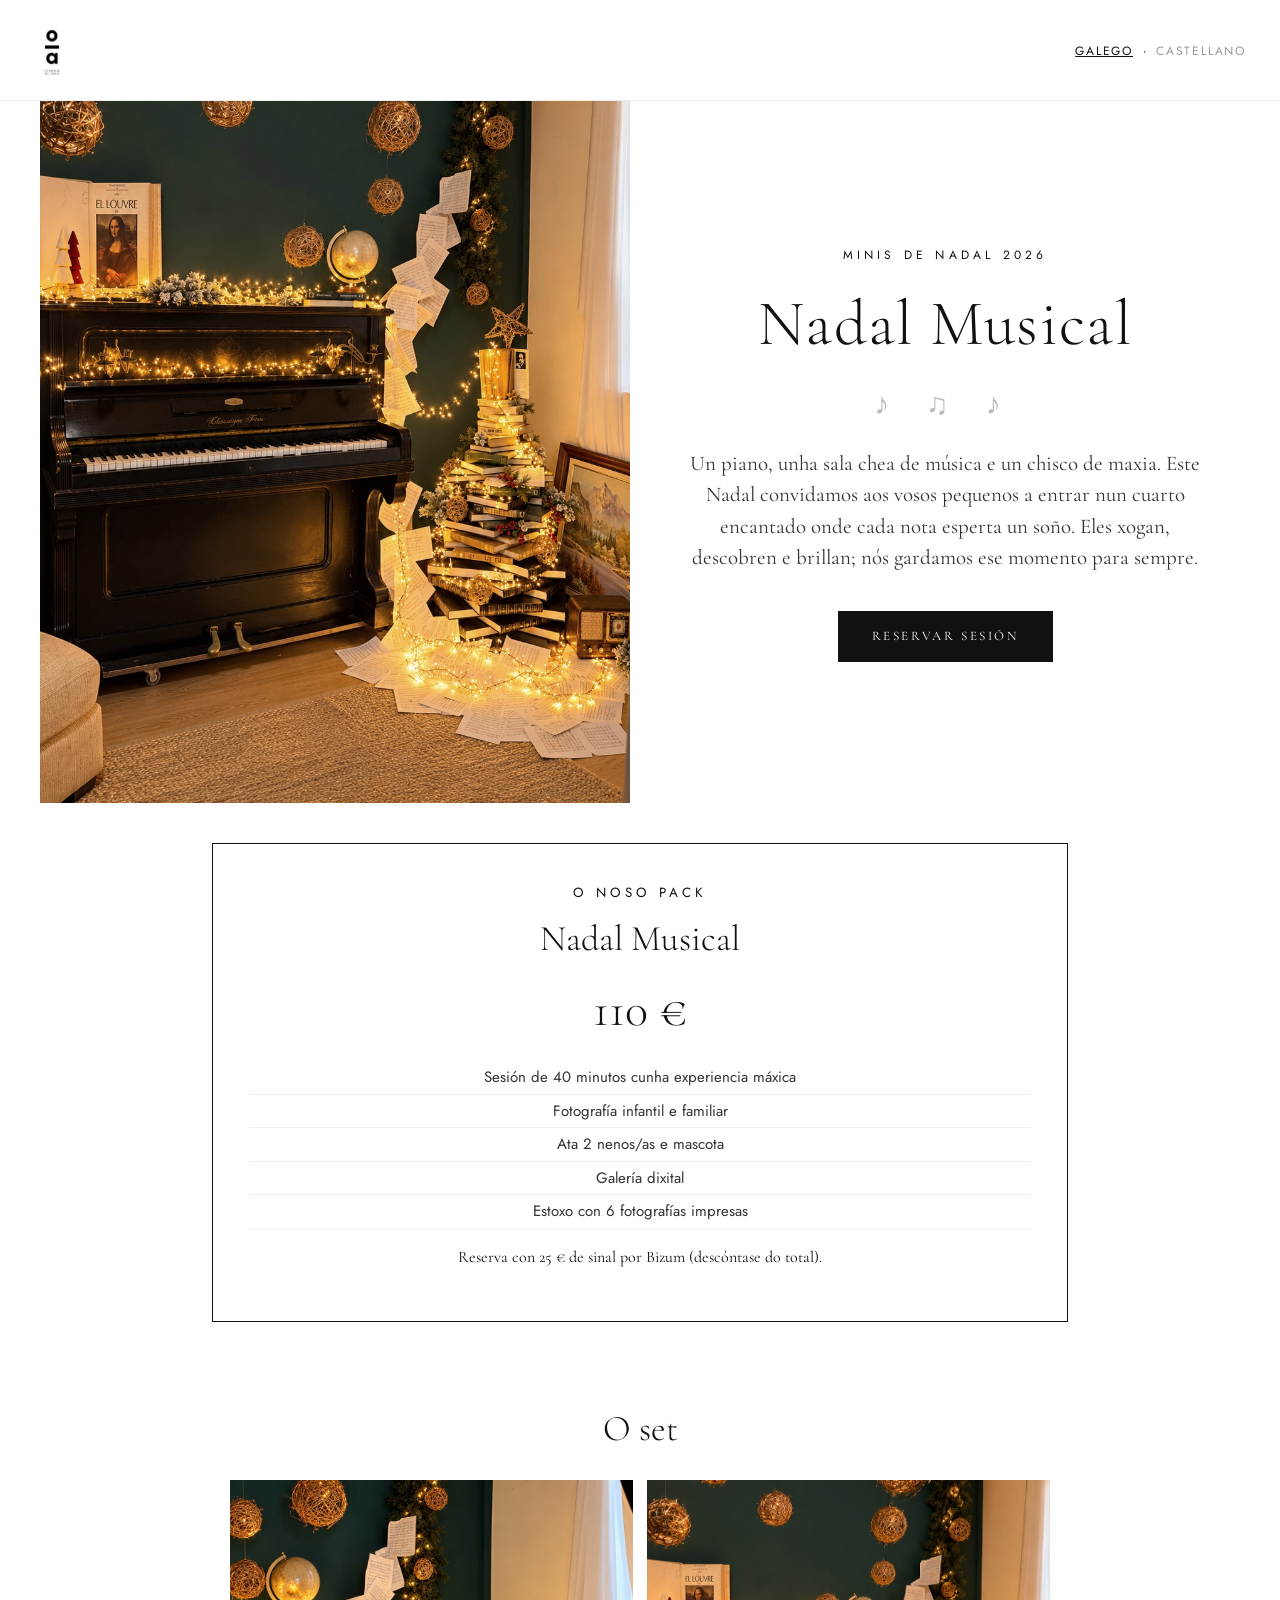
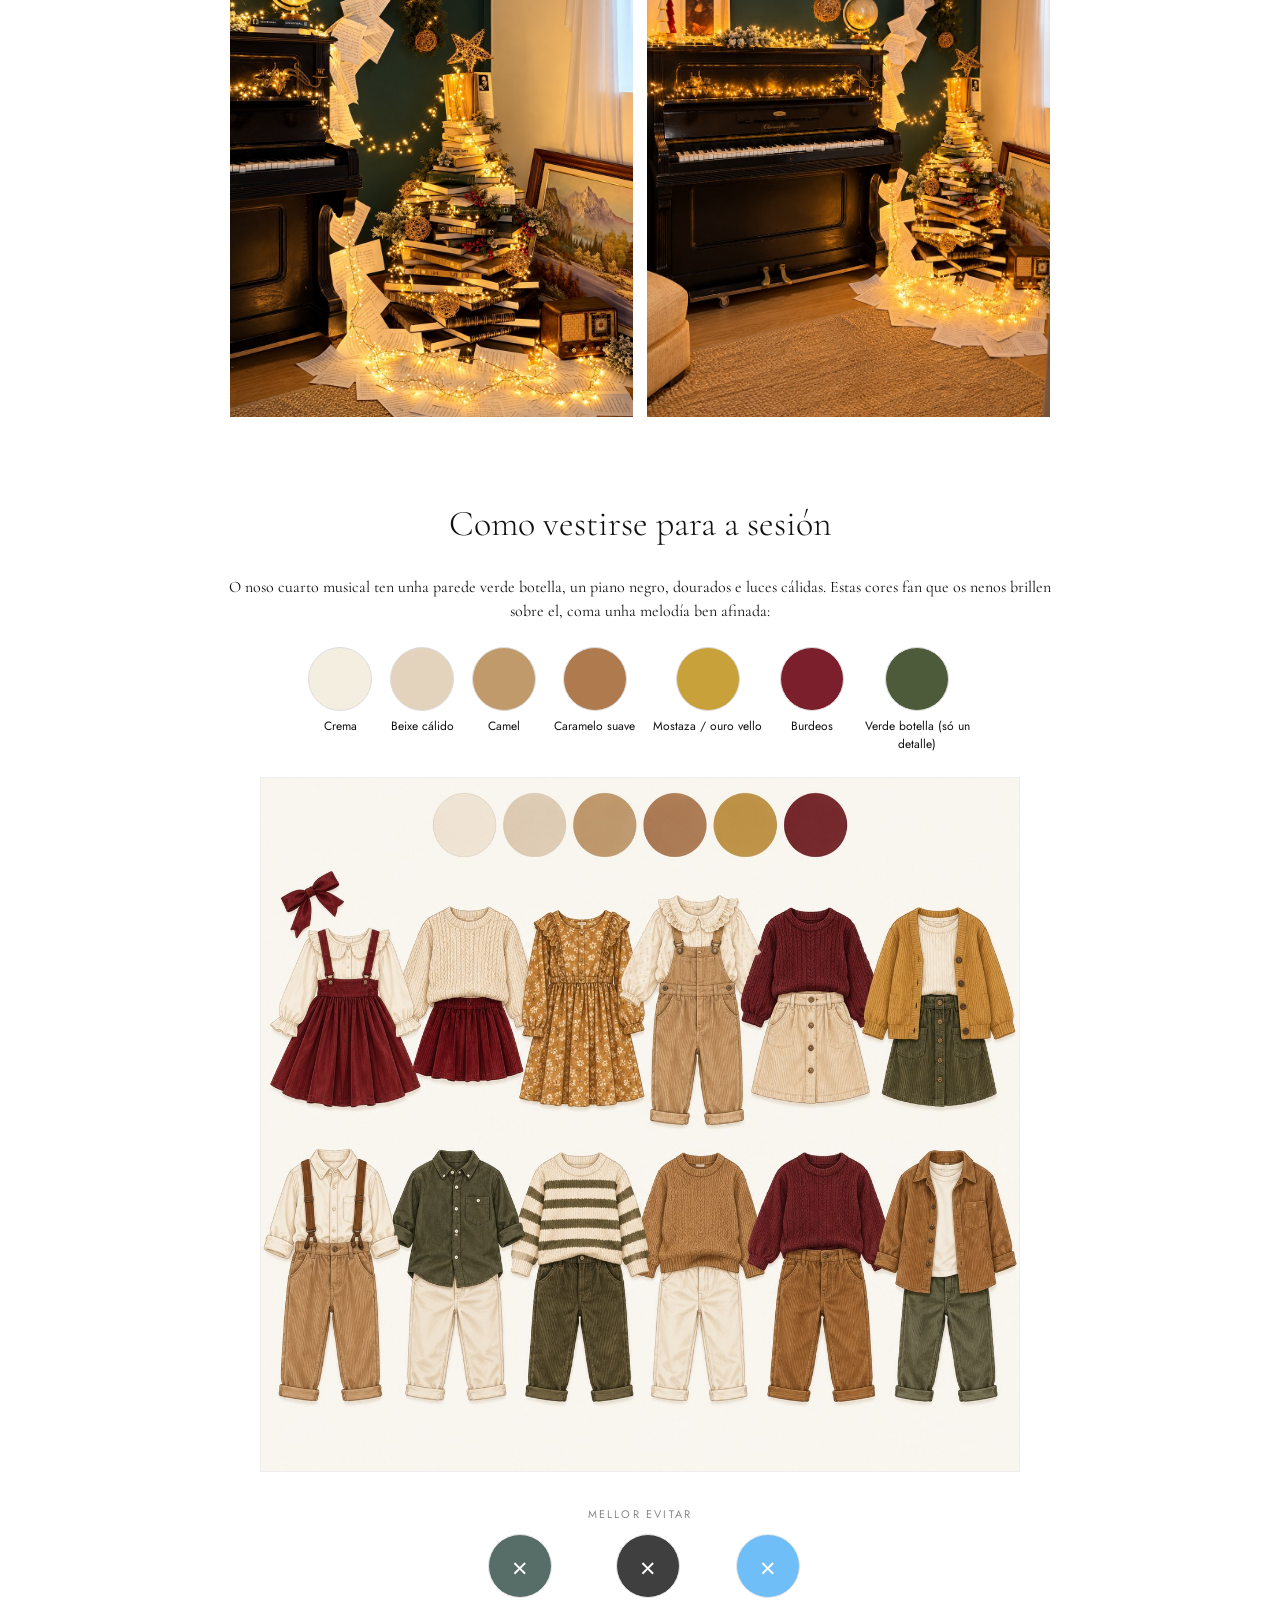
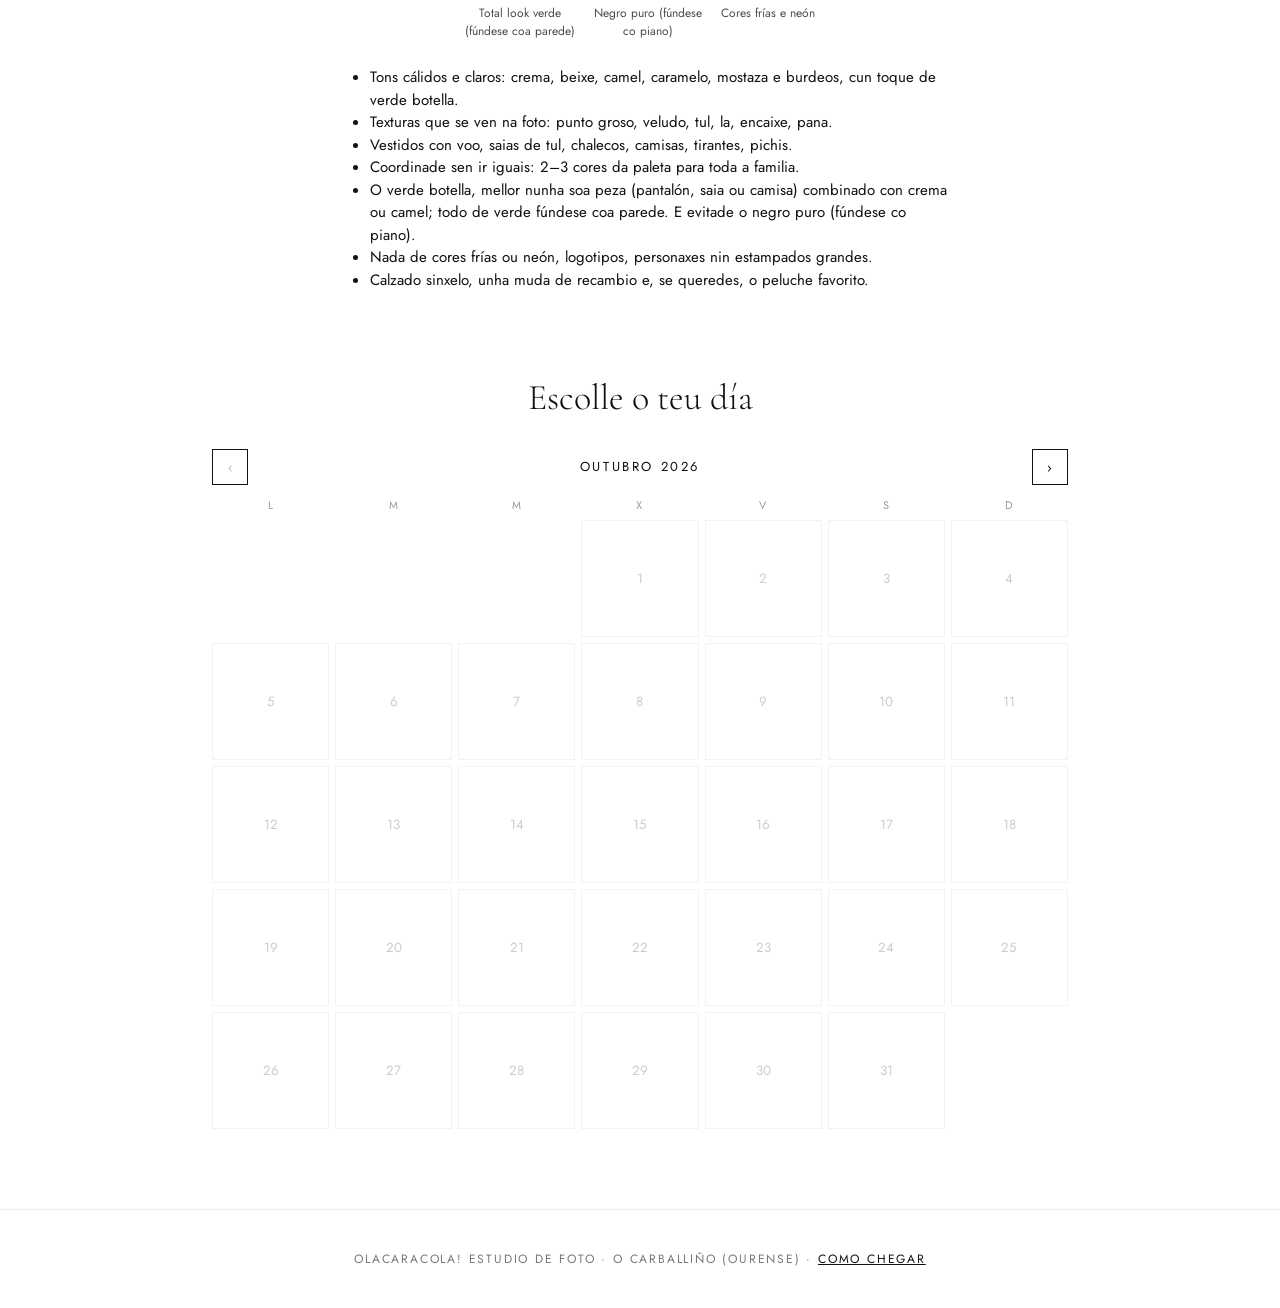
==== commit 1374e047: "Hide available sessions from the main booking calendar Match chusoterogando/nadal-reservas: month gr" ====
--- a/index.html
+++ b/index.html
@@ -10,7 +10,8 @@
 <section id="vestir"><h2 data-t="wearT"></h2><p class="center" data-t="wearIntro"></p><div id="pal" style="display:flex;flex-wrap:wrap;gap:18px;justify-content:center;margin:24px 0"></div><img class="mood" src="img/vestir-moodboard.jpg" loading="lazy" alt="Ideas de roupa: crema, beixe, camel, caramelo, mostaza, burdeos e verde botella"><p class="center sans" style="font-size:11px;letter-spacing:.2em;text-transform:uppercase;color:#888" data-t="avoidT"></p><div id="avoid" style="display:flex;flex-wrap:wrap;gap:18px;justify-content:center;margin:12px 0 26px"></div><ul class="sans" id="wearlist" style="max-width:620px;margin:auto;font-size:15px"></ul></section>
 <section id="reservar"><h2 data-t="choose"></h2>
 <div class="monthnav"><button id="prev">‹</button><span id="mlabel"></span><button id="next">›</button></div><div class="cal" id="cal"></div>
-<div class="slots" id="slots"></div></section>
+</section>
+<section id="horas" class="hidden"><p class="center"><button type="button" class="back" id="backday" data-t="changeDay"></button></p><h2 data-t="chooseTime"></h2><p class="center sans" id="daylabel"></p><div class="slots" id="slots"></div></section>
 <section id="formsec" class="hidden"><h2 data-t="yourdata"></h2><p class="center sans" id="chosen"></p>
 <form id="f">
 <div><label data-t="name"></label><input name="name" required></div><div><label data-t="phone"></label><input name="phone" type="tel" required></div>
@@ -26,9 +27,9 @@
 <footer>OLACARACOLA! ESTUDIO DE FOTO · O CARBALLIÑO (OURENSE) · <a href="https://share.google/fzx7JsjJySbOzgDYY" target="_blank" data-t="map"></a></footer>
 <script>
 const T={gl:{kicker:"Minis de Nadal 2026",intro:"Un piano, unha sala chea de música e un chisco de maxia. Este Nadal convidamos aos vosos pequenos a entrar nun cuarto encantado onde cada nota esperta un soño. Eles xogan, descobren e brillan; nós gardamos ese momento para sempre.",cta:"Reservar sesión",packk:"O NOSO PACK",
-list:["Sesión de 40 minutos cunha experiencia máxica","Fotografía infantil e familiar","Ata 2 nenos/as e mascota","Galería dixital","Estoxo con 6 fotografías impresas"],depositInfo:"Reserva con 25 € de sinal por Bizum (descóntase do total).",choose:"Escolle o teu día",yourdata:"Os vosos datos",name:"Nome *",phone:"Teléfono *",kids:"Número de nenos/as",ages:"Idade dos nenos *",agesPh:"p. ex. 3 e 6 anos",wearLink:"👗 Mirade a guía de que poñer",wa:"WhatsApp *",same:"Mesmo número que o teléfono",adults:"Adultos na foto",pets:"Mascotas (cales?)",special:"Cóntanos algo especial dos nenos este ano",song:"Unha canción favorita",notes:"Notas",send:"Reservar",thanks:"Que ganas de vervos no estudio! 🎹✨",pendingMsg:"Xa temos apuntada a vosa sesión. Para confirmala só falta un pasiño: envía o sinal de 25 € por Bizum (descóntase dos 110 €). Mandámosvos todo por email e WhatsApp, e en canto chegue o Bizum confirmámosvola. Vémonos moi pronto! Unha aperta, Chus",concept:"Concepto: o teu nome + data da sesión",map:"COMO CHEGAR",full:"completo",free:"libres",none:"Non quedan horas libres este día.",days:["L","M","M","X","V","S","D"],months:["Xaneiro","Febreiro","Marzo","Abril","Maio","Xuño","Xullo","Agosto","Setembro","Outubro","Novembro","Decembro"],taken:"Esa hora acaba de ser reservada. Escolle outra.",wearT:"Como vestirse para a sesión",wearIntro:"O noso cuarto musical ten unha parede verde botella, un piano negro, dourados e luces cálidas. Estas cores fan que os nenos brillen sobre el, coma unha melodía ben afinada:",avoidT:"Mellor evitar",galT:"O set",wear:["Tons cálidos e claros: crema, beixe, camel, caramelo, mostaza e burdeos, cun toque de verde botella.","Texturas que se ven na foto: punto groso, veludo, tul, la, encaixe, pana.","Vestidos con voo, saias de tul, chalecos, camisas, tirantes, pichis.","Coordinade sen ir iguais: 2–3 cores da paleta para toda a familia.","O verde botella, mellor nunha soa peza (pantalón, saia ou camisa) combinado con crema ou camel; todo de verde fúndese coa parede. E evitade o negro puro (fúndese co piano).","Nada de cores frías ou neón, logotipos, personaxes nin estampados grandes.","Calzado sinxelo, unha muda de recambio e, se queredes, o peluche favorito."]},
+list:["Sesión de 40 minutos cunha experiencia máxica","Fotografía infantil e familiar","Ata 2 nenos/as e mascota","Galería dixital","Estoxo con 6 fotografías impresas"],depositInfo:"Reserva con 25 € de sinal por Bizum (descóntase do total).",choose:"Escolle o teu día",chooseTime:"Escolle a hora",changeDay:"Cambiar de día",yourdata:"Os vosos datos",name:"Nome *",phone:"Teléfono *",kids:"Número de nenos/as",ages:"Idade dos nenos *",agesPh:"p. ex. 3 e 6 anos",wearLink:"👗 Mirade a guía de que poñer",wa:"WhatsApp *",same:"Mesmo número que o teléfono",adults:"Adultos na foto",pets:"Mascotas (cales?)",special:"Cóntanos algo especial dos nenos este ano",song:"Unha canción favorita",notes:"Notas",send:"Reservar",thanks:"Que ganas de vervos no estudio! 🎹✨",pendingMsg:"Xa temos apuntada a vosa sesión. Para confirmala só falta un pasiño: envía o sinal de 25 € por Bizum (descóntase dos 110 €). Mandámosvos todo por email e WhatsApp, e en canto chegue o Bizum confirmámosvola. Vémonos moi pronto! Unha aperta, Chus",concept:"Concepto: o teu nome + data da sesión",map:"COMO CHEGAR",full:"completo",free:"libres",none:"Non quedan horas libres este día.",days:["L","M","M","X","V","S","D"],months:["Xaneiro","Febreiro","Marzo","Abril","Maio","Xuño","Xullo","Agosto","Setembro","Outubro","Novembro","Decembro"],taken:"Esa hora acaba de ser reservada. Escolle outra.",wearT:"Como vestirse para a sesión",wearIntro:"O noso cuarto musical ten unha parede verde botella, un piano negro, dourados e luces cálidas. Estas cores fan que os nenos brillen sobre el, coma unha melodía ben afinada:",avoidT:"Mellor evitar",galT:"O set",wear:["Tons cálidos e claros: crema, beixe, camel, caramelo, mostaza e burdeos, cun toque de verde botella.","Texturas que se ven na foto: punto groso, veludo, tul, la, encaixe, pana.","Vestidos con voo, saias de tul, chalecos, camisas, tirantes, pichis.","Coordinade sen ir iguais: 2–3 cores da paleta para toda a familia.","O verde botella, mellor nunha soa peza (pantalón, saia ou camisa) combinado con crema ou camel; todo de verde fúndese coa parede. E evitade o negro puro (fúndese co piano).","Nada de cores frías ou neón, logotipos, personaxes nin estampados grandes.","Calzado sinxelo, unha muda de recambio e, se queredes, o peluche favorito."]},
 es:{kicker:"Minis de Navidad 2026",intro:"Un piano, una sala llena de música y una pizca de magia. Esta Navidad invitamos a vuestros peques a entrar en una habitación encantada donde cada nota despierta un sueño. Ellos juegan, descubren y brillan; nosotros guardamos ese momento para siempre.",cta:"Reservar sesión",packk:"NUESTRO PACK",
-list:["Sesión de 40 minutos con experiencia mágica","Fotografía infantil y familiar","Hasta 2 niños/as y mascota","Galería digital","Estuche con 6 fotografías impresas"],depositInfo:"Reserva con 25 € de señal por Bizum (se descuenta del total).",choose:"Elige tu día",yourdata:"Vuestros datos",name:"Nombre *",phone:"Teléfono *",kids:"Número de niños/as",ages:"Edad de los niños *",agesPh:"p. ej. 3 y 6 años",wearLink:"👗 Mirad la guía de qué ponerse",wa:"WhatsApp *",same:"Mismo número que el teléfono",adults:"Adultos en la foto",pets:"Mascotas (¿cuáles?)",special:"Cuéntanos algo especial de los niños este año",song:"Una canción favorita",notes:"Notas",send:"Reservar",thanks:"¡Qué ganas de veros en el estudio! 🎹✨",pendingMsg:"Ya tenemos apuntada vuestra sesión. Para confirmarla solo falta un pasito: envía la señal de 25 € por Bizum (se descuenta de los 110 €). Os mandamos todo por email y WhatsApp, y en cuanto llegue el Bizum os la confirmamos. ¡Nos vemos pronto! Un abrazo, Chus",concept:"Concepto: tu nombre + fecha de la sesión",map:"CÓMO LLEGAR",full:"completo",free:"libres",none:"No quedan horas libres este día.",days:["L","M","X","J","V","S","D"],months:["Enero","Febrero","Marzo","Abril","Mayo","Junio","Julio","Agosto","Septiembre","Octubre","Noviembre","Diciembre"],taken:"Esa hora acaba de reservarse. Elige otra.",wearT:"Cómo vestirse para la sesión",wearIntro:"Nuestra sala musical tiene una pared verde botella, un piano negro, dorados y luces cálidas. Estos colores hacen que los peques brillen sobre ella, como una melodía bien afinada:",avoidT:"Mejor evitar",galT:"El set",wear:["Tonos cálidos y claros: crema, beige, camel, caramelo, mostaza y burdeos, con un toque de verde botella.","Texturas que se notan en la foto: punto grueso, terciopelo, tul, lana, encaje, pana.","Vestidos con vuelo, faldas de tul, chalecos, camisas, tirantes, peto.","Coordinad sin ir iguales: 2–3 colores de la paleta para toda la familia.","El verde botella, mejor en una sola prenda (pantalón, falda o camisa) combinado con crema o camel; todo de verde se funde con la pared. Y evitad el negro puro (se funde con el piano).","Nada de colores fríos o neón, logotipos, personajes ni estampados grandes.","Calzado sencillo, una muda de recambio y, si queréis, el peluche favorito."]}};
+list:["Sesión de 40 minutos con experiencia mágica","Fotografía infantil y familiar","Hasta 2 niños/as y mascota","Galería digital","Estuche con 6 fotografías impresas"],depositInfo:"Reserva con 25 € de señal por Bizum (se descuenta del total).",choose:"Elige tu día",chooseTime:"Elige la hora",changeDay:"Cambiar de día",yourdata:"Vuestros datos",name:"Nombre *",phone:"Teléfono *",kids:"Número de niños/as",ages:"Edad de los niños *",agesPh:"p. ej. 3 y 6 años",wearLink:"👗 Mirad la guía de qué ponerse",wa:"WhatsApp *",same:"Mismo número que el teléfono",adults:"Adultos en la foto",pets:"Mascotas (¿cuáles?)",special:"Cuéntanos algo especial de los niños este año",song:"Una canción favorita",notes:"Notas",send:"Reservar",thanks:"¡Qué ganas de veros en el estudio! 🎹✨",pendingMsg:"Ya tenemos apuntada vuestra sesión. Para confirmarla solo falta un pasito: envía la señal de 25 € por Bizum (se descuenta de los 110 €). Os mandamos todo por email y WhatsApp, y en cuanto llegue el Bizum os la confirmamos. ¡Nos vemos pronto! Un abrazo, Chus",concept:"Concepto: tu nombre + fecha de la sesión",map:"CÓMO LLEGAR",full:"completo",free:"libres",none:"No quedan horas libres este día.",days:["L","M","X","J","V","S","D"],months:["Enero","Febrero","Marzo","Abril","Mayo","Junio","Julio","Agosto","Septiembre","Octubre","Noviembre","Diciembre"],taken:"Esa hora acaba de reservarse. Elige otra.",wearT:"Cómo vestirse para la sesión",wearIntro:"Nuestra sala musical tiene una pared verde botella, un piano negro, dorados y luces cálidas. Estos colores hacen que los peques brillen sobre ella, como una melodía bien afinada:",avoidT:"Mejor evitar",galT:"El set",wear:["Tonos cálidos y claros: crema, beige, camel, caramelo, mostaza y burdeos, con un toque de verde botella.","Texturas que se notan en la foto: punto grueso, terciopelo, tul, lana, encaje, pana.","Vestidos con vuelo, faldas de tul, chalecos, camisas, tirantes, peto.","Coordinad sin ir iguales: 2–3 colores de la paleta para toda la familia.","El verde botella, mejor en una sola prenda (pantalón, falda o camisa) combinado con crema o camel; todo de verde se funde con la pared. Y evitad el negro puro (se funde con el piano).","Nada de colores fríos o neón, logotipos, personajes ni estampados grandes.","Calzado sencillo, una muda de recambio y, si queréis, el peluche favorito."]}};
 let L=localStorage.lang||'gl',DATA={},view=new Date(2026,9,1),selDay=null,selTime=null;
 const $=s=>document.querySelector(s);
 function tr(){document.documentElement.lang=L;document.querySelectorAll('[data-t]').forEach(e=>e.textContent=T[L][e.dataset.t]);document.querySelectorAll('[data-tp]').forEach(e=>e.placeholder=T[L][e.dataset.tp]);$('#wearlist').innerHTML=T[L].wear.map(x=>`<li>${x}</li>`).join('');const sw=(c,x)=>`<div class="sans" style="text-align:center;font-size:12px;max-width:110px;${x?'opacity:.75':''}"><div style="width:64px;height:64px;border-radius:50%;background:${c.hex};border:1px solid #ddd;margin:auto 0 6px;margin-left:auto;margin-right:auto;position:relative">${x?'<span style="position:absolute;inset:0;display:flex;align-items:center;justify-content:center;color:#fff;font-size:26px">×</span>':''}</div>${c[L]}</div>`;$('#pal').innerHTML=(window.PALETTE||[]).map(c=>sw(c)).join('');$('#avoid').innerHTML=(window.AVOID||[]).map(c=>sw(c,1)).join('');$('#packlist').innerHTML=T[L].list.map(x=>`<li>${x}</li>`).join('');document.querySelectorAll('.lang button').forEach(b=>b.classList.toggle('on',b.dataset.l==L));render();if(selTime)chosen();}
@@ -39,16 +40,23 @@
 function render(){const y=view.getFullYear(),m=view.getMonth();$('#mlabel').textContent=T[L].months[m]+' '+y;let h=T[L].days.map(d=>`<div class="h">${d}</div>`).join('');
  const off=(new Date(y,m,1).getDay()+6)%7;for(let i=0;i<off;i++)h+='<div></div>';const n=new Date(y,m+1,0).getDate();
  for(let d=1;d<=n;d++){const k=iso(new Date(y,m,d)),s=DATA[k];if(!s){h+=`<button class="day" disabled>${d}</button>`;continue}const f=s.filter(x=>x.available).length;
- h+=`<button class="day ${f?'':'full'} ${k==selDay?'sel':''}" data-d="${k}" ${f?'':'disabled'}>${d}<small>${f?f+' '+T[L].free:T[L].full}</small></button>`}
- $('#cal').innerHTML=h;$('#cal').querySelectorAll('[data-d]').forEach(b=>b.onclick=()=>{selDay=b.dataset.d;selTime=null;render();$('#formsec').classList.add('hidden')});
+ h+=`<button class="day ${f?'':'full'} ${k==selDay?'sel':''}" data-d="${k}" ${f?'':'disabled'}>${d}${f?'':`<small>${T[L].full}</small>`}</button>`}
+ $('#cal').innerHTML=h;$('#cal').querySelectorAll('[data-d]').forEach(b=>b.onclick=()=>{selDay=b.dataset.d;selTime=null;$('#formsec').classList.add('hidden');render();$('#horas').scrollIntoView({behavior:'smooth'})});
  $('#prev').disabled=y==2026&&m<=9;$('#next').disabled=y==2027&&m>=0;
- const sl=selDay?DATA[selDay]:null;$('#slots').innerHTML=sl?sl.map(x=>`<button class="slot ${x.time==selTime?'sel':''}" data-t2="${x.time}" ${x.available?'':'disabled'}>${x.time}</button>`).join(''):'';
+ if(!$('#done').classList.contains('hidden')){$('#reservar').classList.add('hidden');$('#horas').classList.add('hidden');$('#formsec').classList.add('hidden');return}
+ const showTime=!!selDay;$('#reservar').classList.toggle('hidden',showTime);$('#horas').classList.toggle('hidden',!showTime);
+ if(!showTime){$('#slots').innerHTML='';return}
+ $('#daylabel').textContent=fmt(selDay);
+ const open=(DATA[selDay]||[]).filter(x=>x.available);
+ if(selTime&&!open.some(x=>x.time===selTime)){selTime=null;$('#formsec').classList.add('hidden')}
+ $('#slots').innerHTML=open.length?open.map(x=>`<button type="button" class="slot ${x.time==selTime?'sel':''}" data-t2="${x.time}">${x.time}</button>`).join(''):`<p class="sans">${T[L].none}</p>`;
  $('#slots').querySelectorAll('[data-t2]').forEach(b=>b.onclick=()=>{selTime=b.dataset.t2;render();chosen();$('#formsec').classList.remove('hidden');$('#formsec').scrollIntoView({behavior:'smooth'})});}
 function chosen(){$('#chosen').textContent=fmt(selDay)+' · '+selTime+' h · Nadal Musical · 110 €'}
 $('#prev').onclick=()=>{view.setMonth(view.getMonth()-1);render()};$('#next').onclick=()=>{view.setMonth(view.getMonth()+1);render()};
+$('#backday').onclick=()=>{selDay=null;selTime=null;$('#formsec').classList.add('hidden');render();$('#reservar').scrollIntoView({behavior:'smooth'})};
 $('#f').onsubmit=async e=>{e.preventDefault();const b=Object.fromEntries(new FormData(e.target));Object.assign(b,{action:'book',date:selDay,time:selTime,lang:L});
  const r=await API.post(b);if(!r.ok){$('#err').textContent=r.error=='taken'?T[L].taken:r.error;await load();return}
- $('#formsec').classList.add('hidden');$('#reservar').classList.add('hidden');$('#done').classList.remove('hidden');$('#summary').textContent=fmt(selDay)+' · '+selTime+' h · '+b.name;$('#done').classList.remove('hidden');$('#done').scrollIntoView();};
+ $('#formsec').classList.add('hidden');$('#reservar').classList.add('hidden');$('#horas').classList.add('hidden');$('#done').classList.remove('hidden');$('#summary').textContent=fmt(selDay)+' · '+selTime+' h · '+b.name;$('#done').classList.remove('hidden');$('#done').scrollIntoView();};
 async function load(){DATA=(await API.get({action:'slots'})).days;render()}
 const sw2=$('#samewa'),ph=$('[name=phone]'),wa=$('[name=whatsapp]');sw2.onchange=()=>{wa.readOnly=sw2.checked;if(sw2.checked)wa.value=ph.value};ph.oninput=()=>{if(sw2.checked)wa.value=ph.value};
 tr();load();
--- a/style.css
+++ b/style.css
@@ -9,11 +9,12 @@
 section{max-width:900px;margin:0 auto;padding:40px 22px}h2{font-weight:300;font-size:36px;text-align:center;margin:0 0 24px}
 .pack{border:1px solid #111;padding:36px;text-align:center}.pack .price{font-size:48px;font-weight:300}.pack ul{list-style:none;padding:0;font-family:Jost,sans-serif;font-size:15px;color:#333}.pack li{padding:5px 0;border-bottom:1px solid #f0f0f0}
 .cal{display:grid;grid-template-columns:repeat(7,1fr);gap:6px;font-size:13px}.cal .h{text-align:center;color:#999;font-size:11px;letter-spacing:.1em}
-.day{aspect-ratio:1;border:1px solid #ddd;background:#fff;cursor:pointer;display:flex;flex-direction:column;align-items:center;justify-content:center}.day small{font-size:10px;color:#888}
+.day{aspect-ratio:1;border:1px solid #ddd;background:#fff;cursor:pointer;display:flex;flex-direction:column;align-items:center;justify-content:center;min-width:0;padding:2px}.day small{font-size:10px;color:#888;line-height:1.1}
 .day.full,.day:disabled{color:#ccc;cursor:default;border-color:#f3f3f3}.day.sel{background:#111;color:#fff}.day.sel small{color:#ccc}
 .monthnav{display:flex;justify-content:space-between;align-items:center;margin-bottom:12px;font-family:Jost,sans-serif;text-transform:uppercase;letter-spacing:.2em;font-size:13px}
 .monthnav button{background:none;border:1px solid #111;width:36px;height:36px;cursor:pointer}
 .slots{display:flex;flex-wrap:wrap;gap:10px;justify-content:center;margin-top:22px}.slot{padding:12px 20px;border:1px solid #111;background:#fff;cursor:pointer;font-size:15px}.slot.sel{background:#111;color:#fff}.slot:disabled{border-color:#ddd;color:#ccc;text-decoration:line-through;cursor:default}
+.back{background:none;border:0;cursor:pointer;font-family:Jost,Helvetica,Arial,sans-serif;font-size:12px;letter-spacing:.16em;text-transform:uppercase;color:#777;padding:0}.back:hover{color:#111}
 form{display:grid;grid-template-columns:1fr 1fr;gap:16px}form .full{grid-column:1/-1}label{font-size:11px;letter-spacing:.15em;text-transform:uppercase;color:#555;display:block;margin-bottom:4px}
 input,select,textarea{width:100%;padding:11px;border:0;border-bottom:1px solid #111;font-size:15px;background:#fafafa}textarea{min-height:70px}
 .btn{background:#111;color:#fff;border:0;padding:16px 34px;letter-spacing:.2em;text-transform:uppercase;font-size:13px;cursor:pointer}.btn.ghost{background:#fff;color:#111;border:1px solid #111}
